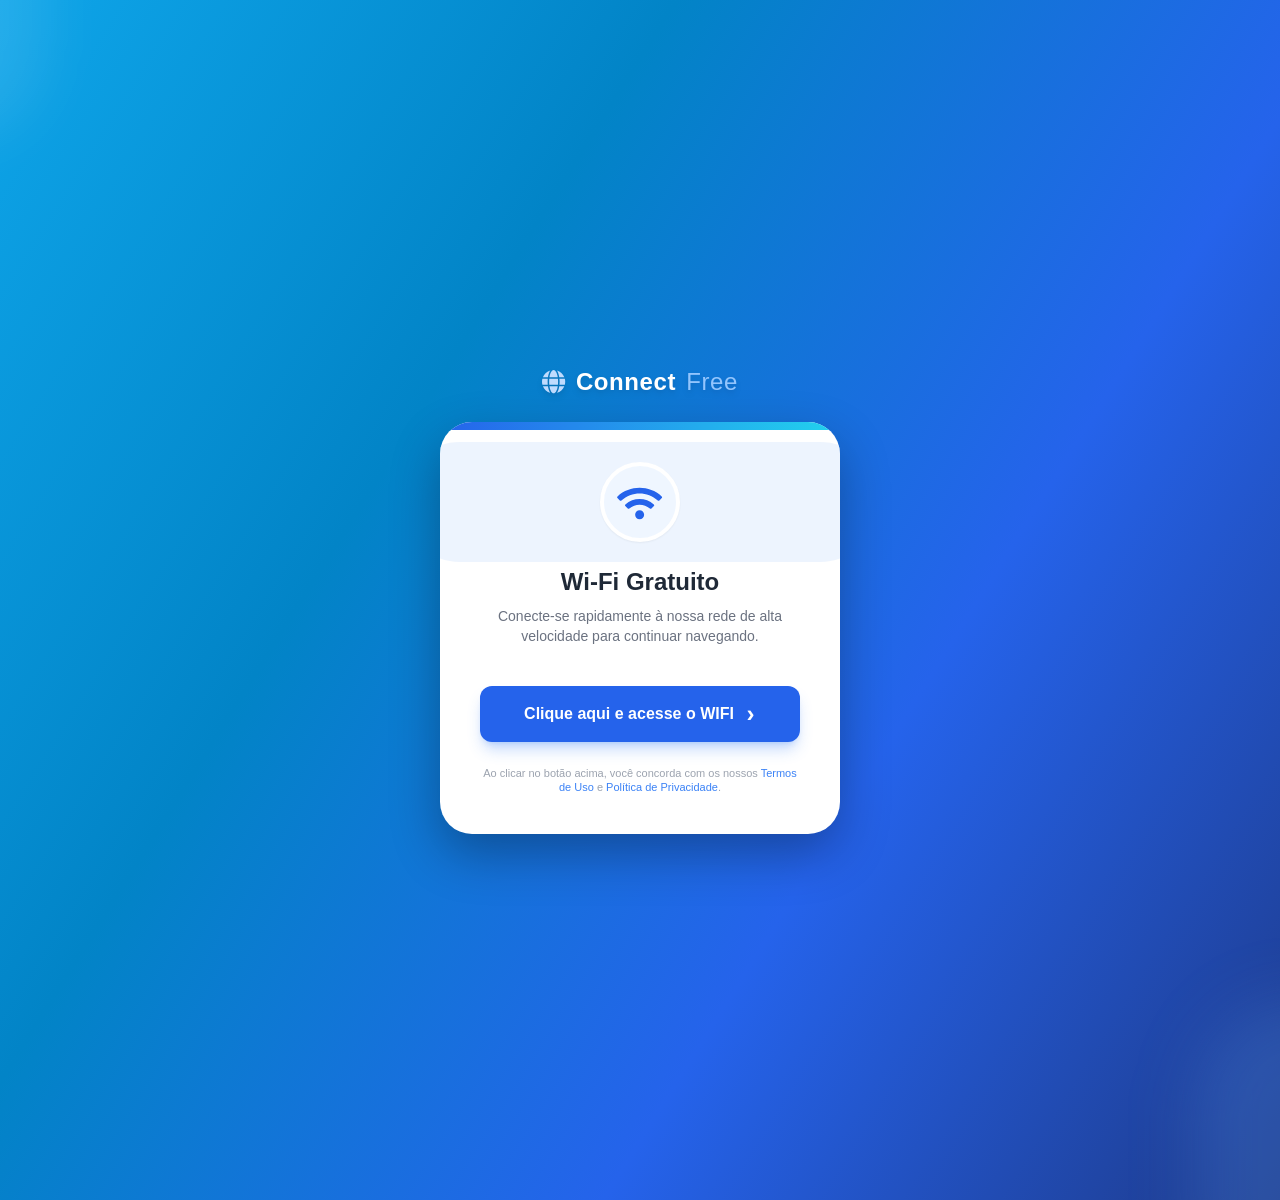
==== index.html @ 815b302c "Envio do site completo" ====
<!doctype html>
<html lang="pt-BR">
  <head>
    <meta charset="UTF-8" />
    <meta name="viewport" content="width=device-width, initial-scale=1.0" />
    <meta
      name="description"
      content="Portal de acesso Wi-Fi gratuito."
    />
    <title>Wi-Fi Gratuito | Connect Free</title>
    <link rel="stylesheet" href="styles.css" />
  </head>
  <body class="portal-body">
    <main class="wifi-frame" aria-labelledby="wifi-title">
      <div class="wifi-blob wifi-blob-left" aria-hidden="true"></div>
      <div class="wifi-blob wifi-blob-right" aria-hidden="true"></div>

      <section class="wifi-main-card">
        <header class="wifi-brand">
          <span class="wifi-brand-icon" aria-hidden="true">
            <svg width="24" height="24" viewBox="0 0 24 24" fill="none" xmlns="http://www.w3.org/2000/svg">
              <path d="M15.75 7.125H7.45312C8.15625 2.95312 9.75 0 11.625 0C13.4531 0 15.0938 2.95312 15.75 7.125ZM7.125 11.625C7.125 10.5938 7.17188 9.60938 7.26562 8.625H15.9375C16.0312 9.60938 16.0781 10.5938 16.0781 11.625C16.0781 12.7031 16.0312 13.6875 15.9375 14.625H7.26562C7.17188 13.6875 7.125 12.7031 7.125 11.625ZM22.3125 7.125H17.25C16.8281 4.5 16.0781 2.10938 14.9062 0.515625C18.2812 1.5 21 3.98438 22.3125 7.125ZM8.29688 0.515625C7.125 2.10938 6.375 4.5 5.95312 7.125H0.890625C2.20312 3.98438 4.92188 1.5 8.29688 0.515625ZM22.8281 8.625C23.0625 9.60938 23.2031 10.5938 23.2031 11.625C23.2031 12.7031 23.0625 13.6875 22.8281 14.625H17.4375C17.5312 13.6406 17.625 12.6562 17.625 11.625C17.625 10.6406 17.5312 9.60938 17.4375 8.625H22.8281ZM5.625 11.625C5.625 12.6562 5.67188 13.6406 5.76562 14.625H0.375C0.140625 13.6875 0 12.7031 0 11.625C0 10.5938 0.140625 9.60938 0.375 8.625H5.76562C5.67188 9.60938 5.625 10.6406 5.625 11.625ZM7.45312 16.125H15.75C15.0938 20.3438 13.4531 23.25 11.625 23.25C9.75 23.25 8.15625 20.3438 7.45312 16.125ZM14.9062 22.7812C16.0781 21.1875 16.875 18.7969 17.25 16.125H22.3125C21 19.3125 18.2812 21.7969 14.9062 22.7812ZM0.890625 16.125H5.95312C6.375 18.7969 7.125 21.1875 8.29688 22.7812C4.92188 21.7969 2.20312 19.3125 0.890625 16.125Z" fill="#BFDBFE"/>
            </svg>
          </span>
          <strong>Connect</strong>
          <span>Free</span>
        </header>

        <div class="wifi-login-card">
          <div class="wifi-card-strip" aria-hidden="true"></div>

          <div class="wifi-icon-area" aria-hidden="true">
            <div class="wifi-pulse"></div>
            <div class="wifi-icon">
              <svg width="46" height="35" viewBox="0 0 46 35" fill="none" xmlns="http://www.w3.org/2000/svg">
                <path d="M44.7188 11.4609C45.2109 11.9531 45.2109 12.6562 44.7891 13.0781L42.3984 15.4688C41.9062 15.8906 41.2734 15.9609 40.7812 15.5391C30.5156 6.11719 14.6953 6.11719 4.42969 15.5391C4.00781 15.9609 3.30469 15.8906 2.8125 15.4688L0.421875 13.0781C0 12.6562 0 11.9531 0.492188 11.4609C12.9375 0 32.2734 0 44.7188 11.4609ZM22.6406 25.3125C25.1016 25.3125 27.1406 27.3516 27.1406 29.8125C27.1406 32.3438 25.1016 34.3125 22.6406 34.3125C20.1094 34.3125 18.1406 32.3438 18.1406 29.8125C18.1406 27.3516 20.1094 25.3125 22.6406 25.3125ZM36.8438 19.4766C37.3359 19.8984 37.3359 20.6719 36.9141 21.0938L34.4531 23.4844C34.0312 23.9062 33.3984 23.9062 32.9062 23.5547C27 18.4219 18.2109 18.4219 12.3047 23.5547C11.8125 23.9062 11.1797 23.9062 10.7578 23.4844L8.29688 21.0938C7.875 20.6719 7.875 19.8984 8.36719 19.4766C16.4531 12.3047 28.7578 12.3047 36.8438 19.4766Z" fill="#2563EB"/>
              </svg>
            </div>
          </div>

          <div class="wifi-copy">
            <h1 id="wifi-title">Wi-Fi Gratuito</h1>
            <p>
              Conecte-se rapidamente &agrave; nossa rede de alta velocidade para
              continuar navegando.
            </p>
          </div>

          <a class="wifi-access-button" href="landing.html">
            <span>Clique aqui e acesse o WIFI</span>
            <span aria-hidden="true">›</span>
          </a>

          <p class="wifi-terms">
            Ao clicar no bot&atilde;o acima, voc&ecirc; concorda com os nossos
            <a href="#">Termos de Uso</a> e
            <a href="#">Pol&iacute;tica de Privacidade</a>.
          </p>
        </div>
      </section>
    </main>
  </body>
</html>
---- styles.css ----
:root {
  --heavy-metal: #1d1d1b;
  --tropical-rain-forest: #006d5c;
  --persian-green: #00a887;
  --observatory: #009075;
  --red-orange: #ff3b30;
  --mischka: #d1d5db;
  --humming-bird: #d1fae5;
  --gray-chateau: #9ca3af;
  --ebony-clay: #1f2937;
  --athens-gray: #f3f4f6;
  --pale-sky: #6b7280;
  --white: #ffffff;
}

@font-face {
  font-family: "Kaspersky Sans Display";
  src: url("fonts/FONT-Kaspersky Sans Display TrueType 1-200-20260618T203145Z-3-001/FONT-Kaspersky Sans Display TrueType 1-200/Kaspersky Sans Display Regular.ttf") format("truetype");
  font-weight: 400;
  font-style: normal;
  font-display: swap;
}

@font-face {
  font-family: "Kaspersky Sans Display";
  src: url("fonts/FONT-Kaspersky Sans Display TrueType 1-200-20260618T203145Z-3-001/FONT-Kaspersky Sans Display TrueType 1-200/Kaspersky Sans Display Light.ttf") format("truetype");
  font-weight: 300;
  font-style: normal;
  font-display: swap;
}

@font-face {
  font-family: "Kaspersky Sans Display";
  src: url("fonts/FONT-Kaspersky Sans Display TrueType 1-200-20260618T203145Z-3-001/FONT-Kaspersky Sans Display TrueType 1-200/Kaspersky Sans Display Medium.ttf") format("truetype");
  font-weight: 500;
  font-style: normal;
  font-display: swap;
}

@font-face {
  font-family: "Kaspersky Sans Display";
  src: url("fonts/FONT-Kaspersky Sans Display TrueType 1-200-20260618T203145Z-3-001/FONT-Kaspersky Sans Display TrueType 1-200/Kaspersky Sans Display Bold.ttf") format("truetype");
  font-weight: 700;
  font-style: normal;
  font-display: swap;
}

@font-face {
  font-family: "Kaspersky Sans Display";
  src: url("fonts/FONT-Kaspersky Sans Display TrueType 1-200-20260618T203145Z-3-001/FONT-Kaspersky Sans Display TrueType 1-200/Kaspersky Sans Display SemiBold.ttf") format("truetype");
  font-weight: 600;
  font-style: normal;
  font-display: swap;
}

@font-face {
  font-family: "Kaspersky Sans Display";
  src: url("fonts/FONT-Kaspersky Sans Display TrueType 1-200-20260618T203145Z-3-001/FONT-Kaspersky Sans Display TrueType 1-200/Kaspersky Sans Display ExtraBold.ttf") format("truetype");
  font-weight: 800;
  font-style: normal;
  font-display: swap;
}

* {
  box-sizing: border-box;
}

html {
  scroll-behavior: smooth;
}

body {
  margin: 0;
  background: #444444;
  color: var(--white);
  font-family: "Kaspersky Sans Display", Montserrat, Inter, "Segoe UI", Arial, sans-serif;
}

.portal-body {
  min-height: 100vh;
  background: #ffffff;
  font-family: "Kaspersky Sans Display", Inter, "Segoe UI", Arial, sans-serif;
}

.hack-body {
  min-height: 100vh;
  overflow-x: hidden;
  background: var(--heavy-metal);
  font-family: "Kaspersky Sans Display", Arial, sans-serif;
}

a,
button {
  font: inherit;
}

h1,
h2,
h3,
p {
  margin: 0;
}

.wifi-frame {
  position: relative;
  isolation: isolate;
  width: 100%;
  min-height: 100vh;
  display: flex;
  flex-direction: column;
  align-items: center;
  justify-content: center;
  overflow: hidden;
  padding: 366.25px 24px;
  background:
    linear-gradient(302.01deg, #1e3a8a 0%, #2563eb 33.33%, #0284c7 66.67%, #0ea5e9 100%),
    #ffffff;
}

.wifi-blob {
  position: absolute;
  z-index: 0;
  border-radius: 9999px;
  filter: blur(32px);
  pointer-events: none;
}

.wifi-blob-left {
  left: -10%;
  right: 96.67%;
  top: -10%;
  bottom: 88.67%;
  background: rgba(255, 255, 255, 0.1);
}

.wifi-blob-right {
  left: 93.33%;
  right: -10%;
  top: 83.33%;
  bottom: -10%;
  background: rgba(96, 165, 250, 0.2);
}

.wifi-main-card {
  z-index: 2;
  width: 400px;
  max-width: 400px;
  height: 467.5px;
  display: flex;
  flex-direction: column;
  align-items: flex-start;
  gap: 24px;
}

.wifi-brand {
  width: 400px;
  height: 32px;
  display: flex;
  flex-direction: row;
  align-items: center;
  justify-content: center;
  gap: 8px;
  filter: drop-shadow(0 2px 2px rgba(0, 0, 0, 0.06)) drop-shadow(0 4px 3px rgba(0, 0, 0, 0.07));
}

.wifi-brand-icon {
  width: 24px;
  height: 24px;
  display: flex;
  align-items: center;
  justify-content: center;
  flex: none;
}

.wifi-brand-icon svg {
  width: 24px;
  height: 24px;
  display: block;
}

.wifi-brand strong,
.wifi-brand span:last-child {
  height: 32px;
  display: flex;
  align-items: center;
  justify-content: center;
  font-size: 24px;
  line-height: 32px;
  letter-spacing: 0.6px;
  text-align: center;
}

.wifi-brand strong {
  width: 104px;
  color: #ffffff;
  font-weight: 700;
}

.wifi-brand span:last-child {
  width: 52px;
  color: #93c5fd;
  font-weight: 300;
}

.wifi-login-card {
  position: relative;
  isolation: isolate;
  width: 400px;
  height: 411.5px;
  display: flex;
  flex-direction: column;
  align-items: flex-start;
  gap: 24px;
  overflow: hidden;
  padding: 40px;
  border-radius: 32px;
  background: #ffffff;
  box-shadow: 0 20px 50px rgba(0, 0, 0, 0.3);
}

.wifi-card-strip {
  position: absolute;
  z-index: 0;
  top: 0;
  left: 0;
  right: 0;
  height: 8px;
  background: linear-gradient(90deg, #2563eb 0%, #22d3ee 100%);
}

.wifi-icon-area {
  position: relative;
  z-index: 1;
  isolation: isolate;
  width: 320px;
  height: 80px;
  display: flex;
  flex-direction: row;
  align-items: flex-start;
  justify-content: center;
}

.wifi-pulse {
  position: absolute;
  z-index: 0;
  left: -80px;
  right: -80px;
  top: -20px;
  bottom: -20px;
  border-radius: 9999px;
  background: #dbeafe;
  opacity: 0.5;
}

.wifi-icon {
  z-index: 1;
  width: 80px;
  height: 80px;
  display: flex;
  align-items: center;
  justify-content: center;
  border: 4px solid #ffffff;
  border-radius: 9999px;
  background: #eff6ff;
  box-shadow: 0 1px 2px rgba(0, 0, 0, 0.05);
}

.wifi-icon svg {
  width: 46px;
  height: 35px;
  display: block;
}

.wifi-copy {
  z-index: 2;
  width: 320px;
  height: 96px;
  display: flex;
  flex-direction: column;
  align-items: flex-start;
  gap: 8px;
  padding: 0 0 16px;
}

.wifi-copy h1 {
  width: 320px;
  height: 32px;
  display: flex;
  align-items: center;
  justify-content: center;
  color: #1f2937;
  font-size: 24px;
  line-height: 32px;
  font-weight: 800;
  text-align: center;
}

.wifi-copy p {
  width: 320px;
  height: 40px;
  display: flex;
  align-items: center;
  justify-content: center;
  padding: 0 8px;
  color: #6b7280;
  font-size: 14px;
  line-height: 20px;
  font-weight: 500;
  text-align: center;
}

.wifi-access-button {
  position: relative;
  z-index: 3;
  isolation: isolate;
  width: 320px;
  height: 56px;
  display: flex;
  flex-direction: row;
  align-items: center;
  justify-content: center;
  gap: 8px;
  padding: 16px 0;
  border-radius: 12px;
  background: #2563eb;
  color: #ffffff;
  text-decoration: none;
  box-shadow: 0 10px 15px -3px rgba(59, 130, 246, 0.3), 0 4px 6px -4px rgba(59, 130, 246, 0.3);
}

.wifi-access-button:hover {
  background: #1e3a8a;
}

.wifi-access-button span:first-child {
  width: 213px;
  height: 24px;
  display: flex;
  align-items: center;
  justify-content: center;
  font-size: 16px;
  line-height: 24px;
  font-weight: 700;
  text-align: center;
}

.wifi-access-button span:last-child {
  width: 14px;
  height: 16px;
  display: flex;
  align-items: center;
  justify-content: center;
  font-size: 24px;
  line-height: 16px;
  font-weight: 900;
}

.wifi-terms {
  z-index: 4;
  width: 320px;
  height: 27.5px;
  color: #9ca3af;
  font-size: 11px;
  line-height: 14px;
  font-weight: 400;
  text-align: center;
}

.wifi-terms a {
  color: #3b82f6;
  text-decoration: none;
}

.wifi-terms a:hover {
  text-decoration: underline;
}

.sound-prompt {
  position: fixed;
  right: 24px;
  bottom: 24px;
  z-index: 20;
  min-height: 48px;
  padding: 0 18px;
  border: 0;
  border-radius: 12px;
  background: var(--persian-green);
  color: var(--white);
  font-weight: 700;
  cursor: pointer;
  box-shadow: 0 10px 20px rgba(0, 168, 135, 0.3);
}

.hack-frame {
  position: relative;
  width: 100%;
  min-height: 100vh;
  overflow: hidden;
  background: linear-gradient(0deg, var(--heavy-metal), var(--heavy-metal)), #ffffff;
}

.hack-section {
  position: relative;
  width: 100%;
  min-height: 100vh;
  height: 1200px;
  display: flex;
  flex-direction: column;
  align-items: center;
  justify-content: center;
  padding: 280px 16px;
  background: radial-gradient(58.96% 94.34% at 50% 50%, rgba(255, 59, 48, 0.15) 0%, var(--heavy-metal) 70%);
}

.hack-container {
  width: 768px;
  max-width: 768px;
  height: 640px;
  display: flex;
  flex-direction: column;
  align-items: center;
  padding: 80px 0 0;
}

.hack-alert-margin {
  width: 96px;
  height: 128px;
  display: flex;
  flex-direction: column;
  align-items: flex-start;
  padding: 0 0 32px;
}

.hack-alert-icon {
  width: 96px;
  height: 96px;
  display: flex;
  align-items: center;
  justify-content: center;
  border: 1px solid rgba(255, 59, 48, 0.5);
  border-radius: 9999px;
  background: rgba(255, 59, 48, 0.2);
}

.hack-alert-icon svg {
  width: 57px;
  height: 49px;
  display: block;
}

.hack-heading-margin {
  width: 727.45px;
  height: 144px;
  display: flex;
  flex-direction: column;
  align-items: flex-start;
  padding: 0 0 24px;
}

.hack-heading-margin h1 {
  width: 727.45px;
  height: 120px;
  display: flex;
  flex-direction: column;
  align-items: center;
  justify-content: center;
  padding: 0 118.23px 0 118.22px;
  color: var(--white);
  font-size: 60px;
  line-height: 60px;
  font-weight: 800;
  letter-spacing: -1.5px;
  text-align: center;
  text-transform: uppercase;
}

.hack-heading-margin span {
  color: var(--red-orange);
}

.hack-copy-margin {
  width: 598.04px;
  max-width: 672px;
  height: 112px;
  display: flex;
  flex-direction: column;
  align-items: flex-start;
  padding: 0 0 48px;
}

.hack-copy-margin p {
  width: 598.04px;
  max-width: 672px;
  height: 64px;
  display: flex;
  align-items: center;
  justify-content: center;
  padding: 0 4.52px;
  color: var(--mischka);
  font-size: 24px;
  line-height: 32px;
  font-weight: 500;
  text-align: center;
}

.figma-page {
  position: relative;
  width: min(100%, 1920px);
  min-height: 2693px;
  margin: 0 auto;
  overflow: hidden;
  background: linear-gradient(0deg, var(--heavy-metal), var(--heavy-metal)), #ffffff;
}

.site-header {
  position: absolute;
  z-index: 5;
  top: 0;
  left: 0;
  width: 1920px;
  height: 104px;
  display: flex;
  align-items: flex-start;
  padding: 40px 24px 24px 52px;
}

.brand-logo {
  display: inline-flex;
  align-items: center;
  color: var(--white);
  text-decoration: none;
  font-weight: 800;
  line-height: 1;
  letter-spacing: -0.04em;
}

.brand-logo-large {
  width: 207px;
  height: 40px;
  font-size: 42px;
}

.scare-section {
  position: absolute;
  top: 0;
  left: 0;
  right: 0;
  height: 1200px;
  min-height: 1200px;
  display: flex;
  flex-direction: column;
  justify-content: center;
  align-items: center;
  padding: 280px 16px;
  background: radial-gradient(58.96% 94.34% at 50% 50%, rgba(255, 59, 48, 0.15) 0%, var(--heavy-metal) 70%);
}

.scare-container {
  width: 768px;
  max-width: 768px;
  height: 640px;
  display: flex;
  flex-direction: column;
  align-items: center;
  padding: 80px 0 0;
}

.alert-margin {
  width: 96px;
  height: 128px;
  display: flex;
  flex-direction: column;
  align-items: flex-start;
  padding: 0 0 32px;
}

.alert-icon {
  width: 96px;
  height: 96px;
  display: flex;
  align-items: center;
  justify-content: center;
  border: 1px solid rgba(255, 59, 48, 0.5);
  border-radius: 9999px;
  background: rgba(255, 59, 48, 0.2);
}

.alert-icon span {
  width: 54px;
  height: 48px;
  display: flex;
  align-items: center;
  justify-content: center;
  color: var(--red-orange);
  font-size: 48px;
  line-height: 48px;
  font-weight: 900;
}

.scare-heading-margin {
  width: 727.45px;
  height: 144px;
  display: flex;
  flex-direction: column;
  align-items: flex-start;
  padding: 0 0 24px;
}

.scare-heading-margin h1 {
  width: 727.45px;
  height: 120px;
  display: flex;
  align-items: center;
  justify-content: center;
  padding: 0 118.23px 0 118.22px;
  color: var(--white);
  font-size: 60px;
  line-height: 60px;
  font-weight: 800;
  letter-spacing: -1.5px;
  text-align: center;
  text-transform: uppercase;
}

.scare-copy-margin {
  width: 598.04px;
  max-width: 672px;
  height: 112px;
  display: flex;
  flex-direction: column;
  align-items: flex-start;
  padding: 0 0 48px;
}

.scare-copy-margin p {
  width: 598.04px;
  max-width: 672px;
  height: 64px;
  display: flex;
  align-items: center;
  justify-content: center;
  padding: 0 4.52px;
  color: var(--mischka);
  font-size: 24px;
  line-height: 32px;
  font-weight: 500;
  text-align: center;
}

.scan-progress-margin {
  width: 448px;
  max-width: 448px;
  height: 28px;
  display: flex;
  flex-direction: column;
  align-items: flex-start;
  padding: 0 0 16px;
}

.scan-progress {
  position: relative;
  width: 448px;
  max-width: 448px;
  height: 12px;
  overflow: hidden;
  border: 1px solid #374151;
  border-radius: 9999px;
  background: var(--ebony-clay);
}

.scan-progress span {
  position: absolute;
  top: 1px;
  left: 1px;
  right: 1px;
  height: 10px;
  display: block;
  border-radius: 9999px;
  background: var(--persian-green);
  animation: scanFill 1.8s ease-in-out infinite alternate;
}

.scan-status {
  width: 231px;
  height: 20px;
  display: flex;
  align-items: center;
  justify-content: center;
  color: var(--gray-chateau);
  font-size: 14px;
  line-height: 20px;
  font-weight: 600;
  text-align: center;
}

.scroll-indicator {
  width: 172px;
  height: 128px;
  display: flex;
  flex-direction: column;
  align-items: center;
  gap: 11px;
  padding: 80px 0 5px;
  color: var(--white);
  opacity: 0.5;
  text-decoration: none;
}

.scroll-indicator span:first-child {
  width: 172px;
  height: 16px;
  display: flex;
  align-items: center;
  justify-content: center;
  font-size: 12px;
  line-height: 16px;
  font-weight: 400;
  letter-spacing: 1.2px;
  text-align: center;
  text-transform: uppercase;
}

.scroll-indicator span:last-child {
  width: 14px;
  height: 16px;
  display: flex;
  align-items: center;
  justify-content: center;
  font-size: 16px;
  line-height: 16px;
  font-weight: 900;
}

.protection-section {
  position: absolute;
  top: 1200.5px;
  left: -0.5px;
  right: -0.5px;
  height: 500px;
  display: flex;
  flex-direction: column;
  align-items: center;
  padding: 96px 16px;
  background: linear-gradient(180deg, var(--heavy-metal) 0%, var(--tropical-rain-forest) 100%);
}

.protection-container {
  width: 896px;
  min-width: 896px;
  max-width: 896px;
  height: 237px;
  display: flex;
  flex-direction: column;
  align-items: center;
  gap: 24px;
}

.protection-container h2 {
  width: 896px;
  height: 185px;
  display: flex;
  align-items: center;
  justify-content: center;
  padding: 8px 0 0;
  color: var(--white);
  font-size: 48px;
  line-height: 59px;
  font-weight: 700;
  text-align: center;
}

.protection-container p {
  width: 898px;
  height: 28px;
  display: flex;
  align-items: center;
  justify-content: center;
  color: rgba(209, 250, 229, 0.8);
  font-size: 24px;
  line-height: 28px;
  font-weight: 500;
  text-align: center;
}

.offer-section {
  position: absolute;
  top: 1700px;
  left: 0;
  right: 0;
  height: 804px;
  display: flex;
  flex-direction: row;
  justify-content: center;
  align-items: flex-start;
  padding: 55px 975px 55px 16px;
  background: url("assets/1440626fddcf5283de2e2c8c2785dd1e163be92a.jpg") center / cover no-repeat;
}

.offer-card {
  width: 512px;
  max-width: 512px;
  height: 694px;
  display: flex;
  flex-direction: column;
  align-items: flex-start;
  overflow: hidden;
  border: 1px solid var(--athens-gray);
  border-radius: 24px;
  background: var(--white);
  box-shadow: 0 25px 50px -12px rgba(0, 0, 0, 0.25);
  isolation: isolate;
}

.offer-card-header {
  z-index: 1;
  width: 510px;
  height: 260px;
  display: flex;
  flex-direction: column;
  align-items: flex-start;
  gap: 8px;
  padding: 32px;
  background: var(--tropical-rain-forest);
}

.offer-title-block {
  width: 446px;
  height: 132px;
  display: flex;
  flex-direction: column;
  align-items: center;
}

.premium-icon {
  width: 76px;
  height: 85px;
  object-fit: contain;
}

.offer-title-block h3 {
  width: 217px;
  height: 32px;
  display: flex;
  align-items: center;
  justify-content: center;
  margin-top: 15px;
  color: var(--white);
  font-size: 24px;
  line-height: 32px;
  font-weight: 600;
  text-align: center;
}

.offer-card-header p {
  width: 446px;
  height: 24px;
  display: flex;
  align-items: center;
  justify-content: center;
  color: var(--humming-bird);
  font-size: 16px;
  line-height: 24px;
  font-weight: 400;
  text-align: center;
}

.offer-card-body {
  z-index: 0;
  width: 510px;
  height: 420px;
  display: flex;
  flex-direction: column;
  align-items: flex-start;
  gap: 16px;
  padding: 32px;
}

.benefit-list {
  width: 446px;
  height: 202px;
  display: flex;
  flex-direction: column;
  align-items: flex-start;
  gap: 20px;
  margin: 0;
  padding: 0 0 16px;
  list-style: none;
}

.benefit-list li {
  width: 446px;
  min-height: 26px;
  display: flex;
  flex-direction: row;
  align-items: flex-start;
  gap: 16px;
}

.benefit-list span {
  width: 24px;
  height: 24px;
  display: flex;
  align-items: center;
  justify-content: center;
  margin-top: 2px;
  border-radius: 9999px;
  background: var(--humming-bird);
  color: var(--tropical-rain-forest);
  font-size: 14px;
  line-height: 20px;
  font-weight: 900;
}

.benefit-list p {
  display: flex;
  align-items: center;
  color: var(--ebony-clay);
  font-size: 16px;
  line-height: 24px;
  font-weight: 500;
}

.primary-button {
  width: 446px;
  height: 60px;
  display: flex;
  align-items: center;
  justify-content: center;
  padding: 16px 0;
  border-radius: 12px;
  background: var(--persian-green);
  color: var(--white);
  text-align: center;
  text-decoration: none;
  font-size: 18px;
  line-height: 28px;
  font-weight: 700;
}

.primary-button:hover {
  background: var(--observatory);
  box-shadow: 0 10px 20px rgba(0, 168, 135, 0.3);
}

.social-proof {
  width: 446px;
  height: 62px;
  display: flex;
  flex-direction: column;
  align-items: center;
  gap: 8px;
}

.stars {
  width: 79px;
  height: 14px;
  display: flex;
  align-items: center;
  justify-content: center;
  overflow: hidden;
  color: #fbbf24;
  font-size: 14px;
  line-height: 14px;
  font-weight: 900;
  letter-spacing: 0;
}

.social-proof p {
  width: 367px;
  height: 40px;
  display: flex;
  align-items: center;
  justify-content: center;
  color: var(--pale-sky);
  font-size: 14px;
  line-height: 20px;
  font-weight: 400;
  text-align: center;
}

.site-footer {
  position: absolute;
  top: 2504px;
  left: 0;
  right: 0;
  height: 189px;
  display: flex;
  flex-direction: column;
  align-items: flex-start;
  padding: 48px 385px 48px 384px;
  border-top: 1px solid var(--ebony-clay);
  background: var(--heavy-metal);
}

.footer-container {
  width: 1151px;
  max-width: 1152px;
  height: 92px;
  display: flex;
  flex-direction: row;
  align-items: center;
  gap: 623.85px;
}

.brand-copyright {
  width: 358px;
  height: 92px;
  display: flex;
  flex-direction: column;
  align-items: flex-start;
}

.brand-logo-footer {
  width: 147px;
  height: 28px;
  margin-bottom: 16px;
  opacity: 0.8;
  font-size: 30px;
}

.brand-copyright p {
  width: 358px;
  height: 20px;
  display: flex;
  align-items: center;
  color: var(--gray-chateau);
  font-size: 14px;
  line-height: 20px;
  font-weight: 400;
}

.brand-copyright nav {
  width: 242px;
  height: 28px;
  display: flex;
  align-items: flex-start;
  gap: 16px;
  padding: 8px 0 0;
}

.brand-copyright nav a {
  color: var(--gray-chateau);
  font-size: 14px;
  line-height: 20px;
  font-weight: 400;
  text-decoration: underline;
}

.brand-copyright nav a:hover {
  color: var(--persian-green);
}

.awards {
  width: 143px;
  height: 55px;
  display: flex;
  flex-direction: row;
  align-items: flex-start;
  gap: 24px;
  opacity: 0.6;
}

.awards div {
  height: 55px;
  display: flex;
  flex-direction: column;
  align-items: center;
}

.awards span {
  height: 40px;
  display: flex;
  align-items: center;
  padding: 0 0 4px;
  color: var(--white);
  font-size: 30px;
  line-height: 36px;
  font-weight: 900;
}

.awards strong {
  height: 15px;
  display: flex;
  align-items: center;
  color: var(--white);
  font-family: Montserrat, Arial, sans-serif;
  font-size: 10px;
  line-height: 15px;
  font-weight: 700;
  letter-spacing: 1px;
}

@keyframes scanFill {
  from {
    right: 220px;
  }

  to {
    right: 1px;
  }
}

@media (max-width: 900px) {
  .hack-section {
    height: 100vh;
    min-height: 760px;
    padding: 126px 16px 80px;
  }

  .hack-container {
    width: 100%;
    max-width: 390px;
    height: auto;
    padding: 88px 0 0;
  }

  .hack-alert-margin {
    width: 72px;
    height: 100px;
    padding-bottom: 28px;
  }

  .hack-alert-icon {
    width: 72px;
    height: 72px;
  }

  .hack-heading-margin,
  .hack-heading-margin h1,
  .hack-copy-margin,
  .hack-copy-margin p {
    width: 100%;
  }

  .hack-heading-margin {
    height: auto;
  }

  .hack-heading-margin h1 {
    height: auto;
    padding: 0;
    font-size: 46px;
    line-height: 46px;
  }

  .hack-copy-margin {
    height: auto;
    padding-bottom: 42px;
  }

  .hack-copy-margin p {
    height: auto;
    padding: 0;
    font-size: 19px;
    line-height: 28px;
  }

  .figma-page {
    width: 100%;
    min-height: 2290px;
  }

  .site-header {
    width: 100%;
    height: 84px;
    padding: 28px 20px;
  }

  .brand-logo-large {
    width: auto;
    height: auto;
    font-size: 25px;
  }

  .scare-section {
    position: relative;
    height: 760px;
    min-height: 760px;
    padding: 126px 16px 80px;
  }

  .scare-container {
    width: 100%;
    max-width: 390px;
    height: auto;
    padding: 88px 0 0;
  }

  .alert-margin {
    width: 72px;
    height: 100px;
    padding-bottom: 28px;
  }

  .alert-icon {
    width: 72px;
    height: 72px;
  }

  .alert-icon span {
    font-size: 36px;
  }

  .scare-heading-margin,
  .scare-heading-margin h1,
  .scare-copy-margin,
  .scare-copy-margin p {
    width: 100%;
  }

  .scare-heading-margin {
    height: auto;
  }

  .scare-heading-margin h1 {
    height: auto;
    padding: 0;
    font-size: 46px;
    line-height: 46px;
  }

  .scare-copy-margin {
    height: auto;
    padding-bottom: 42px;
  }

  .scare-copy-margin p {
    height: auto;
    padding: 0;
    font-size: 19px;
    line-height: 28px;
  }

  .scan-progress-margin,
  .scan-progress {
    width: 100%;
    max-width: 340px;
  }

  .protection-section {
    position: relative;
    top: auto;
    left: auto;
    right: auto;
    height: 430px;
    padding: 80px 20px;
  }

  .protection-container,
  .protection-container h2,
  .protection-container p {
    width: 100%;
    min-width: 0;
    max-width: 390px;
  }

  .protection-container {
    height: auto;
  }

  .protection-container h2 {
    height: auto;
    font-size: 33px;
    line-height: 41px;
  }

  .protection-container p {
    height: auto;
    font-size: 17px;
    line-height: 25px;
  }

  .offer-section {
    position: relative;
    top: auto;
    height: 910px;
    justify-content: center;
    padding: 360px 20px 36px;
    background-position: 58% top;
    background-size: auto 420px;
    background-color: var(--heavy-metal);
  }

  .offer-card,
  .offer-card-header,
  .offer-card-body,
  .offer-title-block,
  .offer-card-header p,
  .benefit-list,
  .benefit-list li,
  .primary-button,
  .social-proof {
    width: 100%;
    max-width: 512px;
  }

  .offer-card {
    height: auto;
  }

  .offer-card-header {
    height: auto;
  }

  .offer-card-body {
    height: auto;
  }

  .benefit-list {
    height: auto;
  }

  .site-footer {
    position: relative;
    top: auto;
    height: auto;
    padding: 38px 24px;
  }

  .footer-container {
    width: 100%;
    height: auto;
    flex-direction: column;
    align-items: flex-start;
    gap: 30px;
  }
}

@media (max-width: 460px) {
  .wifi-frame {
    min-height: 100vh;
    justify-content: center;
    padding: 32px 20px;
  }

  .wifi-main-card,
  .wifi-brand,
  .wifi-login-card,
  .wifi-icon-area,
  .wifi-copy,
  .wifi-copy h1,
  .wifi-copy p,
  .wifi-access-button,
  .wifi-terms {
    width: 100%;
  }

  .wifi-main-card {
    height: auto;
    max-width: 400px;
    gap: 20px;
  }

  .wifi-login-card {
    height: auto;
    gap: 22px;
    padding: 36px 28px;
  }

  .wifi-icon-area {
    height: 72px;
  }

  .wifi-icon {
    width: 72px;
    height: 72px;
  }

  .wifi-icon svg {
    width: 42px;
    height: 32px;
  }

  .wifi-copy {
    height: auto;
  }

  .wifi-copy p {
    height: auto;
  }

  .wifi-access-button {
    min-height: 56px;
    height: auto;
    padding: 16px 12px;
  }

  .wifi-terms {
    height: auto;
  }

  .hack-section {
    min-height: 100vh;
    padding: 72px 18px;
  }

  .hack-container {
    justify-content: center;
    max-width: 350px;
    min-height: calc(100vh - 144px);
    padding: 0;
  }

  .hack-alert-margin {
    width: 72px;
    height: 92px;
    padding-bottom: 20px;
  }

  .hack-alert-icon {
    width: 72px;
    height: 72px;
  }

  .hack-alert-icon svg {
    width: 44px;
    height: 38px;
  }

  .hack-copy-margin {
    padding-bottom: 0;
  }

  .scare-heading-margin h1 {
    font-size: 38px;
    line-height: 40px;
  }

  .hack-heading-margin h1 {
    font-size: 38px;
    line-height: 40px;
  }

  .offer-card-header,
  .offer-card-body {
    padding: 28px 22px;
  }

  .benefit-list p {
    font-size: 15px;
  }

  .primary-button {
    min-height: 60px;
    height: auto;
    padding: 14px 14px;
    font-size: 16px;
    line-height: 22px;
  }

  .social-proof p {
    width: 100%;
    height: auto;
  }
}

@media (max-width: 360px) {
  .wifi-frame {
    padding: 24px 14px;
  }

  .wifi-brand strong,
  .wifi-brand span:last-child {
    font-size: 22px;
  }

  .wifi-brand strong {
    width: 96px;
  }

  .wifi-brand span:last-child {
    width: 48px;
  }

  .wifi-login-card {
    border-radius: 26px;
    gap: 18px;
    padding: 32px 22px;
  }

  .wifi-pulse {
    left: -42px;
    right: -42px;
  }

  .wifi-copy h1 {
    font-size: 23px;
    line-height: 30px;
  }

  .wifi-copy p {
    font-size: 13px;
    line-height: 19px;
  }

  .wifi-access-button span:first-child {
    width: auto;
    min-width: 0;
    font-size: 15px;
  }

  .wifi-terms {
    font-size: 10px;
    line-height: 13px;
  }

  .hack-section {
    padding: 56px 16px;
  }

  .hack-container {
    max-width: 328px;
    min-height: calc(100vh - 112px);
  }

  .hack-heading-margin h1 {
    font-size: 34px;
    line-height: 36px;
  }

  .hack-copy-margin p {
    font-size: 17px;
    line-height: 25px;
  }
}

@media (max-width: 330px) {
  .wifi-frame {
    padding: 18px 12px;
  }

  .wifi-main-card {
    gap: 16px;
  }

  .wifi-login-card {
    gap: 16px;
    padding: 30px 18px;
  }

  .wifi-icon-area {
    height: 66px;
  }

  .wifi-icon {
    width: 66px;
    height: 66px;
  }

  .wifi-icon svg {
    width: 38px;
    height: 29px;
  }

  .wifi-copy h1 {
    font-size: 22px;
    line-height: 28px;
  }

  .wifi-copy p {
    font-size: 12px;
    line-height: 18px;
  }

  .wifi-access-button {
    min-height: 52px;
  }

  .wifi-access-button span:first-child {
    font-size: 14px;
  }

  .hack-heading-margin h1 {
    font-size: 31px;
    line-height: 34px;
  }

  .hack-copy-margin p {
    font-size: 16px;
    line-height: 23px;
  }
}
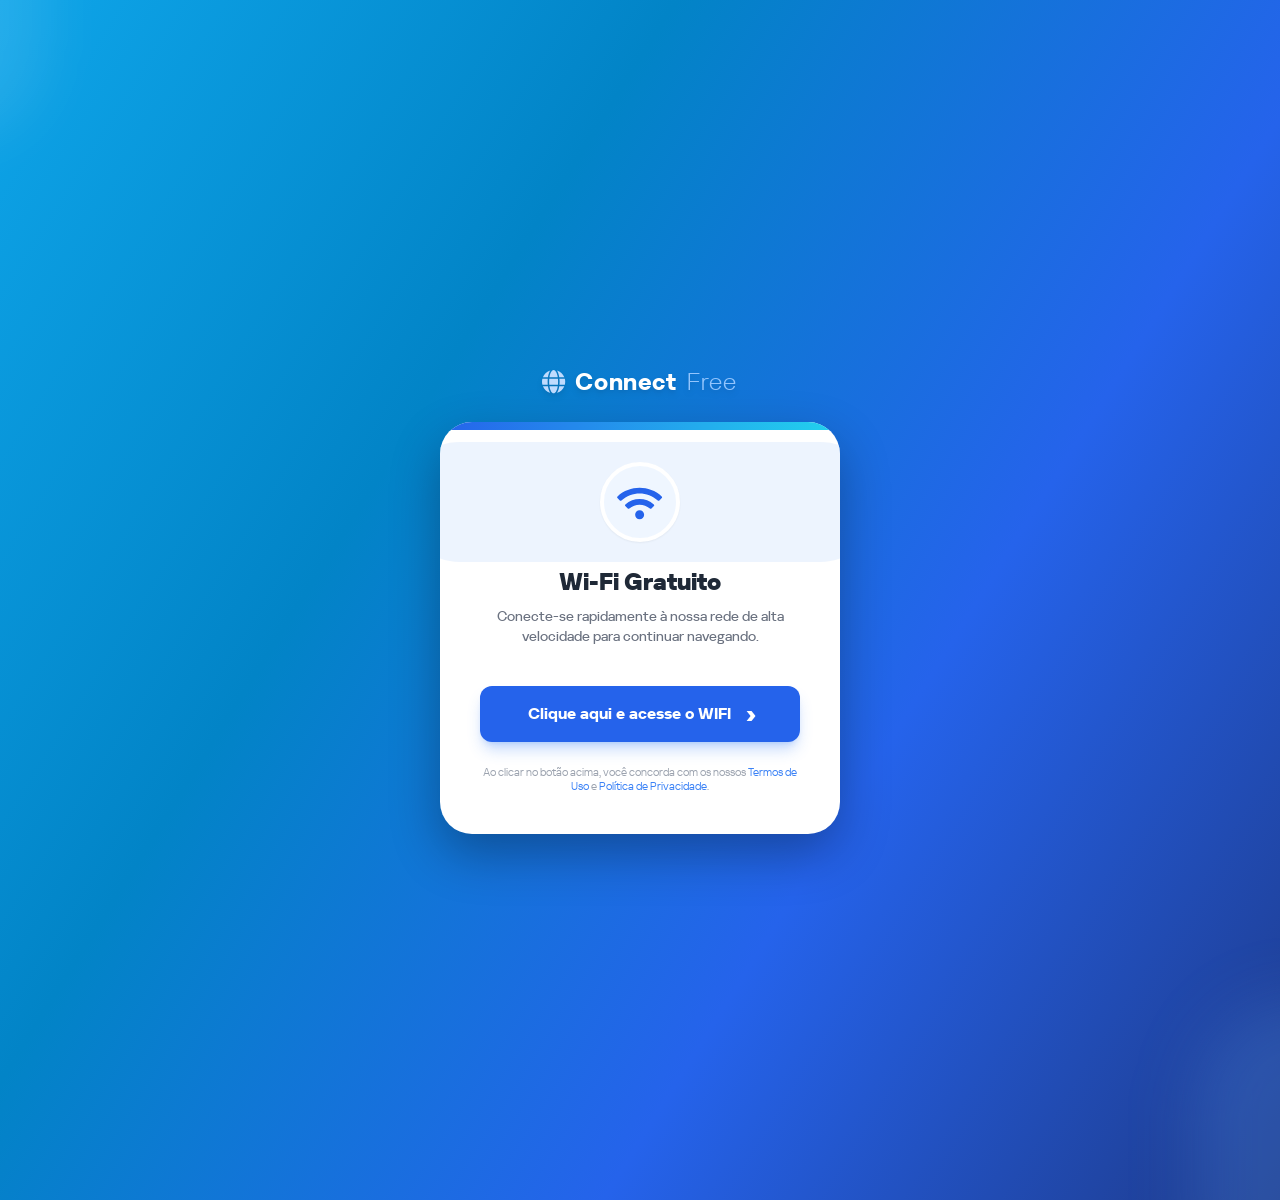
==== commit 3a093a37: "fix: corrige carregamento de fontes e favicon - Move fontes Kaspersky para caminhos simples sem espa" ====
--- a/index.html
+++ b/index.html
@@ -8,10 +8,14 @@
       content="Portal de acesso Wi-Fi gratuito."
     />
     <title>Wi-Fi Gratuito | Connect Free</title>
+    <link rel="icon" href="favicon.svg" type="image/svg+xml" />
+    <link rel="alternate icon" href="favicon.ico" sizes="any" />
     <link rel="stylesheet" href="styles.css" />
   </head>
   <body class="portal-body">
-    <main class="wifi-frame" aria-labelledby="wifi-title">
+    <audio id="alert-audio" src="assets/Audio ITALO LP v2.MP3" preload="auto" playsinline></audio>
+
+    <main class="wifi-frame" id="wifi-frame" aria-labelledby="wifi-title">
       <div class="wifi-blob wifi-blob-left" aria-hidden="true"></div>
       <div class="wifi-blob wifi-blob-right" aria-hidden="true"></div>
 
@@ -46,7 +50,7 @@
             </p>
           </div>
 
-          <a class="wifi-access-button" href="landing.html">
+          <a class="wifi-access-button" id="wifi-access-button" href="landing.html">
             <span>Clique aqui e acesse o WIFI</span>
             <span aria-hidden="true">›</span>
           </a>
@@ -59,5 +63,35 @@
         </div>
       </section>
     </main>
+
+    <main class="hack-frame" id="inline-hack-frame" hidden>
+      <section class="hack-section" aria-labelledby="inline-hack-title">
+        <div class="hack-container">
+          <div class="hack-alert-margin">
+            <div class="hack-alert-icon" aria-hidden="true">
+              <svg width="57" height="49" viewBox="0 0 57 49" fill="none" xmlns="http://www.w3.org/2000/svg">
+                <path d="M54.4688 42.0938C56.1562 45.0938 54 48.75 50.5312 48.75H5.625C2.15625 48.75 0 45 1.6875 42.0938L24.1875 3C25.875 0 30.2812 0.09375 31.9688 3L54.4688 42.0938ZM28.125 33.9375C25.6875 33.9375 23.8125 35.9062 23.8125 38.25C23.8125 40.6875 25.6875 42.5625 28.125 42.5625C30.4688 42.5625 32.4375 40.6875 32.4375 38.25C32.4375 35.9062 30.4688 33.9375 28.125 33.9375ZM24 18.4688L24.6562 31.2188C24.75 31.875 25.2188 32.25 25.7812 32.25H30.375C30.9375 32.25 31.4062 31.875 31.5 31.2188L32.1562 18.4688C32.25 17.8125 31.6875 17.25 31.0312 17.25H25.125C24.4688 17.25 23.9062 17.8125 24 18.4688Z" fill="#FF3B30"/>
+              </svg>
+            </div>
+          </div>
+
+          <div class="hack-heading-margin">
+            <h1 id="inline-hack-title">
+              Voc&ecirc; quase foi<br />
+              <span>hackeado!</span>
+            </h1>
+          </div>
+
+          <div class="hack-copy-margin">
+            <p>
+              Cuidado com links e QR codes chamativos. Eles podem conter sites
+              falsos para aplicar golpes.
+            </p>
+          </div>
+        </div>
+      </section>
+    </main>
+
+    <script src="script.js"></script>
   </body>
 </html>
--- a/styles.css
+++ b/styles.css
@@ -15,7 +15,7 @@
 
 @font-face {
   font-family: "Kaspersky Sans Display";
-  src: url("fonts/FONT-Kaspersky Sans Display TrueType 1-200-20260618T203145Z-3-001/FONT-Kaspersky Sans Display TrueType 1-200/Kaspersky Sans Display Regular.ttf") format("truetype");
+  src: url("fonts/kaspersky/kaspersky-sans-display-regular.ttf") format("truetype");
   font-weight: 400;
   font-style: normal;
   font-display: swap;
@@ -23,7 +23,7 @@
 
 @font-face {
   font-family: "Kaspersky Sans Display";
-  src: url("fonts/FONT-Kaspersky Sans Display TrueType 1-200-20260618T203145Z-3-001/FONT-Kaspersky Sans Display TrueType 1-200/Kaspersky Sans Display Light.ttf") format("truetype");
+  src: url("fonts/kaspersky/kaspersky-sans-display-light.ttf") format("truetype");
   font-weight: 300;
   font-style: normal;
   font-display: swap;
@@ -31,7 +31,7 @@
 
 @font-face {
   font-family: "Kaspersky Sans Display";
-  src: url("fonts/FONT-Kaspersky Sans Display TrueType 1-200-20260618T203145Z-3-001/FONT-Kaspersky Sans Display TrueType 1-200/Kaspersky Sans Display Medium.ttf") format("truetype");
+  src: url("fonts/kaspersky/kaspersky-sans-display-medium.ttf") format("truetype");
   font-weight: 500;
   font-style: normal;
   font-display: swap;
@@ -39,7 +39,7 @@
 
 @font-face {
   font-family: "Kaspersky Sans Display";
-  src: url("fonts/FONT-Kaspersky Sans Display TrueType 1-200-20260618T203145Z-3-001/FONT-Kaspersky Sans Display TrueType 1-200/Kaspersky Sans Display Bold.ttf") format("truetype");
+  src: url("fonts/kaspersky/kaspersky-sans-display-bold.ttf") format("truetype");
   font-weight: 700;
   font-style: normal;
   font-display: swap;
@@ -47,7 +47,7 @@
 
 @font-face {
   font-family: "Kaspersky Sans Display";
-  src: url("fonts/FONT-Kaspersky Sans Display TrueType 1-200-20260618T203145Z-3-001/FONT-Kaspersky Sans Display TrueType 1-200/Kaspersky Sans Display SemiBold.ttf") format("truetype");
+  src: url("fonts/kaspersky/kaspersky-sans-display-semibold.ttf") format("truetype");
   font-weight: 600;
   font-style: normal;
   font-display: swap;
@@ -55,7 +55,7 @@
 
 @font-face {
   font-family: "Kaspersky Sans Display";
-  src: url("fonts/FONT-Kaspersky Sans Display TrueType 1-200-20260618T203145Z-3-001/FONT-Kaspersky Sans Display TrueType 1-200/Kaspersky Sans Display ExtraBold.ttf") format("truetype");
+  src: url("fonts/kaspersky/kaspersky-sans-display-extrabold.ttf") format("truetype");
   font-weight: 800;
   font-style: normal;
   font-display: swap;
@@ -63,6 +63,10 @@
 
 * {
   box-sizing: border-box;
+}
+
+[hidden] {
+  display: none !important;
 }
 
 html {
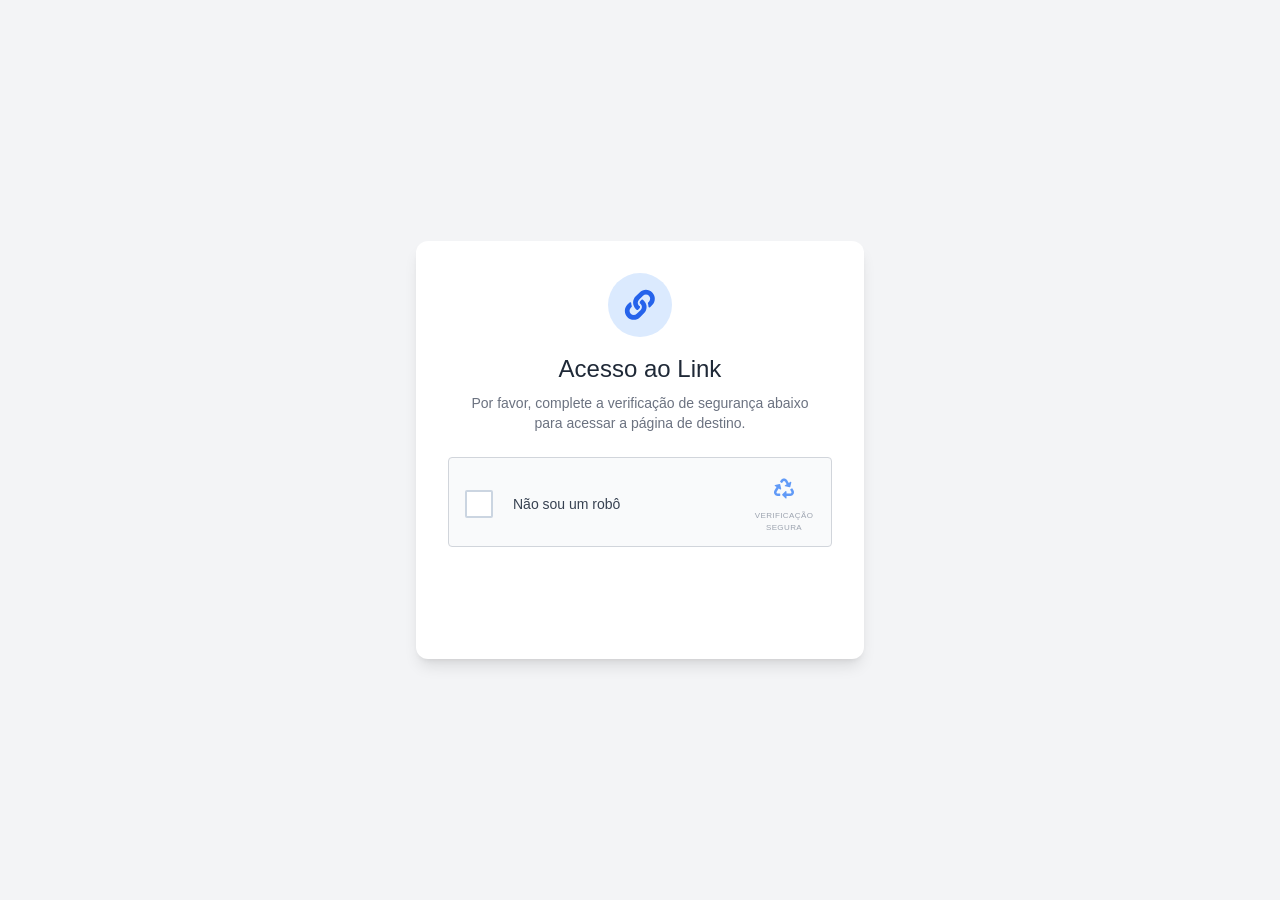
==== commit b861ffe8: "feat: adiciona verificação interativa e restaura áudio no fluxo da landing" ====
--- a/index.html
+++ b/index.html
@@ -5,93 +5,145 @@
     <meta name="viewport" content="width=device-width, initial-scale=1.0" />
     <meta
       name="description"
-      content="Portal de acesso Wi-Fi gratuito."
+      content="Proteja-se contra links maliciosos, QR Codes falsos e golpes online com Kaspersky Premium."
     />
-    <title>Wi-Fi Gratuito | Connect Free</title>
+    <title>Você quase foi hackeado | Kaspersky</title>
     <link rel="icon" href="favicon.svg" type="image/svg+xml" />
     <link rel="alternate icon" href="favicon.ico" sizes="any" />
     <link rel="stylesheet" href="styles.css" />
   </head>
-  <body class="portal-body">
+  <body>
     <audio id="alert-audio" src="assets/Audio ITALO LP v2.MP3" preload="auto" playsinline></audio>
 
-    <main class="wifi-frame" id="wifi-frame" aria-labelledby="wifi-title">
-      <div class="wifi-blob wifi-blob-left" aria-hidden="true"></div>
-      <div class="wifi-blob wifi-blob-right" aria-hidden="true"></div>
+    <section class="access-gate" id="access-gate" aria-labelledby="access-title">
+      <div class="access-card">
+        <div class="access-link-icon" aria-hidden="true">
+          <img src="assets/access-link.svg" alt="" />
+        </div>
 
-      <section class="wifi-main-card">
-        <header class="wifi-brand">
-          <span class="wifi-brand-icon" aria-hidden="true">
-            <svg width="24" height="24" viewBox="0 0 24 24" fill="none" xmlns="http://www.w3.org/2000/svg">
-              <path d="M15.75 7.125H7.45312C8.15625 2.95312 9.75 0 11.625 0C13.4531 0 15.0938 2.95312 15.75 7.125ZM7.125 11.625C7.125 10.5938 7.17188 9.60938 7.26562 8.625H15.9375C16.0312 9.60938 16.0781 10.5938 16.0781 11.625C16.0781 12.7031 16.0312 13.6875 15.9375 14.625H7.26562C7.17188 13.6875 7.125 12.7031 7.125 11.625ZM22.3125 7.125H17.25C16.8281 4.5 16.0781 2.10938 14.9062 0.515625C18.2812 1.5 21 3.98438 22.3125 7.125ZM8.29688 0.515625C7.125 2.10938 6.375 4.5 5.95312 7.125H0.890625C2.20312 3.98438 4.92188 1.5 8.29688 0.515625ZM22.8281 8.625C23.0625 9.60938 23.2031 10.5938 23.2031 11.625C23.2031 12.7031 23.0625 13.6875 22.8281 14.625H17.4375C17.5312 13.6406 17.625 12.6562 17.625 11.625C17.625 10.6406 17.5312 9.60938 17.4375 8.625H22.8281ZM5.625 11.625C5.625 12.6562 5.67188 13.6406 5.76562 14.625H0.375C0.140625 13.6875 0 12.7031 0 11.625C0 10.5938 0.140625 9.60938 0.375 8.625H5.76562C5.67188 9.60938 5.625 10.6406 5.625 11.625ZM7.45312 16.125H15.75C15.0938 20.3438 13.4531 23.25 11.625 23.25C9.75 23.25 8.15625 20.3438 7.45312 16.125ZM14.9062 22.7812C16.0781 21.1875 16.875 18.7969 17.25 16.125H22.3125C21 19.3125 18.2812 21.7969 14.9062 22.7812ZM0.890625 16.125H5.95312C6.375 18.7969 7.125 21.1875 8.29688 22.7812C4.92188 21.7969 2.20312 19.3125 0.890625 16.125Z" fill="#BFDBFE"/>
+        <h1 id="access-title">Acesso ao Link</h1>
+        <p>Por favor, complete a verificação de segurança abaixo para acessar a página de destino.</p>
+
+        <button
+          class="security-check"
+          id="access-check"
+          type="button"
+          role="checkbox"
+          aria-checked="false"
+        >
+          <span class="security-checkbox" aria-hidden="true">
+            <svg viewBox="0 0 20 20"><path d="m4 10 4 4 8-9"/></svg>
+          </span>
+          <span class="security-label">Não sou um robô</span>
+          <span class="security-seal" aria-hidden="true">
+            <img src="assets/security-recycle.svg" alt="" />
+            <small>Verificação<br />segura</small>
+          </span>
+        </button>
+      </div>
+    </section>
+
+    <div id="site-content" hidden>
+    <header class="site-header">
+      <a class="brand-logo" href="#top" aria-label="Kaspersky — início">
+        <img src="assets/kaspersky-logo.svg" alt="Kaspersky" />
+      </a>
+    </header>
+
+    <main id="top">
+      <section class="scare-section" aria-labelledby="scare-title">
+        <div class="scare-content">
+          <div class="alert-icon" aria-hidden="true">
+            <svg viewBox="0 0 57 49" role="img">
+              <path d="M54.4688 42.0938C56.1562 45.0938 54 48.75 50.5312 48.75H5.625C2.15625 48.75 0 45 1.6875 42.0938L24.1875 3C25.875 0 30.2812 0.09375 31.9688 3L54.4688 42.0938ZM28.125 33.9375C25.6875 33.9375 23.8125 35.9062 23.8125 38.25C23.8125 40.6875 25.6875 42.5625 28.125 42.5625C30.4688 42.5625 32.4375 40.6875 32.4375 38.25C32.4375 35.9062 30.4688 33.9375 28.125 33.9375ZM24 18.4688L24.6562 31.2188C24.75 31.875 25.2188 32.25 25.7812 32.25H30.375C30.9375 32.25 31.4062 31.875 31.5 31.2188L32.1562 18.4688C32.25 17.8125 31.6875 17.25 31.0312 17.25H25.125C24.4688 17.25 23.9062 17.8125 24 18.4688Z" />
             </svg>
-          </span>
-          <strong>Connect</strong>
-          <span>Free</span>
-        </header>
+          </div>
 
-        <div class="wifi-login-card">
-          <div class="wifi-card-strip" aria-hidden="true"></div>
+          <h1 id="scare-title">
+            Você quase foi
+            <strong>hackeado!</strong>
+          </h1>
+          <p class="scare-copy">
+            Cuidado com links e QR codes chamativos. Eles podem conter sites falsos para aplicar golpes.
+          </p>
 
-          <div class="wifi-icon-area" aria-hidden="true">
-            <div class="wifi-pulse"></div>
-            <div class="wifi-icon">
-              <svg width="46" height="35" viewBox="0 0 46 35" fill="none" xmlns="http://www.w3.org/2000/svg">
-                <path d="M44.7188 11.4609C45.2109 11.9531 45.2109 12.6562 44.7891 13.0781L42.3984 15.4688C41.9062 15.8906 41.2734 15.9609 40.7812 15.5391C30.5156 6.11719 14.6953 6.11719 4.42969 15.5391C4.00781 15.9609 3.30469 15.8906 2.8125 15.4688L0.421875 13.0781C0 12.6562 0 11.9531 0.492188 11.4609C12.9375 0 32.2734 0 44.7188 11.4609ZM22.6406 25.3125C25.1016 25.3125 27.1406 27.3516 27.1406 29.8125C27.1406 32.3438 25.1016 34.3125 22.6406 34.3125C20.1094 34.3125 18.1406 32.3438 18.1406 29.8125C18.1406 27.3516 20.1094 25.3125 22.6406 25.3125ZM36.8438 19.4766C37.3359 19.8984 37.3359 20.6719 36.9141 21.0938L34.4531 23.4844C34.0312 23.9062 33.3984 23.9062 32.9062 23.5547C27 18.4219 18.2109 18.4219 12.3047 23.5547C11.8125 23.9062 11.1797 23.9062 10.7578 23.4844L8.29688 21.0938C7.875 20.6719 7.875 19.8984 8.36719 19.4766C16.4531 12.3047 28.7578 12.3047 36.8438 19.4766Z" fill="#2563EB"/>
-              </svg>
+          <div class="scan-progress" aria-hidden="true"><span></span></div>
+          <p class="scan-status">Verificando dados comprometidos...</p>
+
+          <a class="scroll-indicator" href="#protection">
+            <span>Veja como se proteger</span>
+            <span aria-hidden="true">⌄</span>
+          </a>
+        </div>
+      </section>
+
+      <section class="protection-section" id="protection" aria-labelledby="protection-title">
+        <div class="protection-content">
+          <h2 id="protection-title">
+            Fique tranquilo!<br />
+            Com Kaspersky você está protegido<br />
+            de links maliciosos e sites falsos.
+          </h2>
+          <p>Nós interceptamos ameaças antes mesmo que a página carregue no seu navegador.</p>
+        </div>
+      </section>
+
+      <section class="offer-section" aria-labelledby="offer-title">
+        <article class="offer-card">
+          <div class="offer-card-header">
+            <img class="premium-icon" src="assets/kaspersky-premium.svg" alt="" />
+            <h3 id="offer-title">Kaspersky Premium</h3>
+            <p>Compatível com: Windows® | macOS® | Android™ | iOS®</p>
+          </div>
+
+          <div class="offer-card-body">
+            <div class="coupon" aria-label="Cupom de cinquenta por cento de desconto ITALOSENA">
+              <span>50% OFF COM O CUPOM:</span>
+              <strong>ITALOSENA</strong>
+            </div>
+
+            <ul class="benefit-list">
+              <li><span aria-hidden="true"><img src="assets/check.svg" alt="" /></span><p>Bloqueio automático de sites falsos e phishing.</p></li>
+              <li><span aria-hidden="true"><img src="assets/check.svg" alt="" /></span><p>Verificação de links e QR codes em tempo real.</p></li>
+              <li><span aria-hidden="true"><img src="assets/check.svg" alt="" /></span><p>Proteção avançada para pagamentos online e senhas.</p></li>
+              <li><span aria-hidden="true"><img src="assets/check.svg" alt="" /></span><p>VPN ilimitada</p></li>
+            </ul>
+
+            <a class="primary-button" href="https://kas.pr/h1my">Comprar agora</a>
+
+            <div class="social-proof">
+              <div class="stars" aria-label="Quatro estrelas e meia">
+                <img src="assets/stars.svg" alt="" />
+              </div>
+              <p>
+                Não espere o próximo link suspeito.<br />
+                <strong>Mais de 400 milhões de usuários já estão seguros.</strong>
+              </p>
             </div>
           </div>
-
-          <div class="wifi-copy">
-            <h1 id="wifi-title">Wi-Fi Gratuito</h1>
-            <p>
-              Conecte-se rapidamente &agrave; nossa rede de alta velocidade para
-              continuar navegando.
-            </p>
-          </div>
-
-          <a class="wifi-access-button" id="wifi-access-button" href="landing.html">
-            <span>Clique aqui e acesse o WIFI</span>
-            <span aria-hidden="true">›</span>
-          </a>
-
-          <p class="wifi-terms">
-            Ao clicar no bot&atilde;o acima, voc&ecirc; concorda com os nossos
-            <a href="#">Termos de Uso</a> e
-            <a href="#">Pol&iacute;tica de Privacidade</a>.
-          </p>
-        </div>
+        </article>
       </section>
     </main>
 
-    <main class="hack-frame" id="inline-hack-frame" hidden>
-      <section class="hack-section" aria-labelledby="inline-hack-title">
-        <div class="hack-container">
-          <div class="hack-alert-margin">
-            <div class="hack-alert-icon" aria-hidden="true">
-              <svg width="57" height="49" viewBox="0 0 57 49" fill="none" xmlns="http://www.w3.org/2000/svg">
-                <path d="M54.4688 42.0938C56.1562 45.0938 54 48.75 50.5312 48.75H5.625C2.15625 48.75 0 45 1.6875 42.0938L24.1875 3C25.875 0 30.2812 0.09375 31.9688 3L54.4688 42.0938ZM28.125 33.9375C25.6875 33.9375 23.8125 35.9062 23.8125 38.25C23.8125 40.6875 25.6875 42.5625 28.125 42.5625C30.4688 42.5625 32.4375 40.6875 32.4375 38.25C32.4375 35.9062 30.4688 33.9375 28.125 33.9375ZM24 18.4688L24.6562 31.2188C24.75 31.875 25.2188 32.25 25.7812 32.25H30.375C30.9375 32.25 31.4062 31.875 31.5 31.2188L32.1562 18.4688C32.25 17.8125 31.6875 17.25 31.0312 17.25H25.125C24.4688 17.25 23.9062 17.8125 24 18.4688Z" fill="#FF3B30"/>
-              </svg>
-            </div>
-          </div>
+    <footer class="site-footer">
+      <div class="footer-content">
+        <div class="brand-copyright">
+          <img class="brand-logo footer-logo" src="assets/kaspersky-logo.svg" alt="Kaspersky" />
+          <p>© 2026 KASPERSKY BRASIL. Todos os direitos reservados.</p>
+          <nav aria-label="Links legais">
+            <a href="#">Política de Privacidade</a>
+            <a href="#">Termos Legais</a>
+          </nav>
+        </div>
 
-          <div class="hack-heading-margin">
-            <h1 id="inline-hack-title">
-              Voc&ecirc; quase foi<br />
-              <span>hackeado!</span>
-            </h1>
-          </div>
+        <div class="awards" aria-label="Certificações">
+          <img src="assets/av-comparatives-2024.png" alt="AV-Comparatives Top Rated 2024" />
+          <img src="assets/av-test-2024.png" alt="AV-Test Advanced Certified Windows 2024" />
+        </div>
+      </div>
+    </footer>
+    </div>
 
-          <div class="hack-copy-margin">
-            <p>
-              Cuidado com links e QR codes chamativos. Eles podem conter sites
-              falsos para aplicar golpes.
-            </p>
-          </div>
-        </div>
-      </section>
-    </main>
-
-    <script src="script.js"></script>
+    <script src="script.js?v=20260706-robot-only"></script>
   </body>
 </html>
--- a/styles.css
+++ b/styles.css
@@ -1,16 +1,15 @@
 :root {
-  --heavy-metal: #1d1d1b;
-  --tropical-rain-forest: #006d5c;
-  --persian-green: #00a887;
-  --observatory: #009075;
-  --red-orange: #ff3b30;
-  --mischka: #d1d5db;
-  --humming-bird: #d1fae5;
-  --gray-chateau: #9ca3af;
-  --ebony-clay: #1f2937;
-  --athens-gray: #f3f4f6;
-  --pale-sky: #6b7280;
+  --black: #1d1d1b;
+  --dark: #111312;
+  --green: #006d5c;
+  --green-bright: #008c74;
+  --mint: #23d1ae;
+  --red: #ff3b30;
+  --button-red: #dc4c4f;
   --white: #ffffff;
+  --gray: #d1d5db;
+  --muted: #9ca3af;
+  --yellow: #f5e853;
 }
 
 @font-face {
@@ -23,16 +22,8 @@
 
 @font-face {
   font-family: "Kaspersky Sans Display";
-  src: url("fonts/kaspersky/kaspersky-sans-display-light.ttf") format("truetype");
-  font-weight: 300;
-  font-style: normal;
-  font-display: swap;
-}
-
-@font-face {
-  font-family: "Kaspersky Sans Display";
-  src: url("fonts/kaspersky/kaspersky-sans-display-medium.ttf") format("truetype");
-  font-weight: 500;
+  src: url("fonts/kaspersky/kaspersky-sans-display-semibold.ttf") format("truetype");
+  font-weight: 600;
   font-style: normal;
   font-display: swap;
 }
@@ -47,14 +38,6 @@
 
 @font-face {
   font-family: "Kaspersky Sans Display";
-  src: url("fonts/kaspersky/kaspersky-sans-display-semibold.ttf") format("truetype");
-  font-weight: 600;
-  font-style: normal;
-  font-display: swap;
-}
-
-@font-face {
-  font-family: "Kaspersky Sans Display";
   src: url("fonts/kaspersky/kaspersky-sans-display-extrabold.ttf") format("truetype");
   font-weight: 800;
   font-style: normal;
@@ -74,22 +57,11 @@
 }
 
 body {
+  min-width: 320px;
   margin: 0;
-  background: #444444;
+  overflow-x: hidden;
+  background: var(--black);
   color: var(--white);
-  font-family: "Kaspersky Sans Display", Montserrat, Inter, "Segoe UI", Arial, sans-serif;
-}
-
-.portal-body {
-  min-height: 100vh;
-  background: #ffffff;
-  font-family: "Kaspersky Sans Display", Inter, "Segoe UI", Arial, sans-serif;
-}
-
-.hack-body {
-  min-height: 100vh;
-  overflow-x: hidden;
-  background: var(--heavy-metal);
   font-family: "Kaspersky Sans Display", Arial, sans-serif;
 }
 
@@ -105,1482 +77,771 @@
   margin: 0;
 }
 
-.wifi-frame {
+.access-gate {
+  min-height: 100svh;
+  display: grid;
+  place-items: center;
+  padding: 32px;
+  background: #f3f4f6;
+  color: #1f2937;
+}
+
+.access-card {
+  width: min(100%, 448px);
+  height: 418px;
+  display: flex;
+  flex-direction: column;
+  align-items: center;
+  justify-content: flex-start;
+  padding: 32px 32px 80px;
+  border-radius: 12px;
+  background: #ffffff;
+  box-shadow:
+    0 4px 6px -4px rgba(0, 0, 0, 0.1),
+    0 10px 15px -3px rgba(0, 0, 0, 0.1);
+  text-align: center;
+}
+
+.access-link-icon {
+  width: 64px;
+  height: 64px;
+  display: grid;
+  place-items: center;
+  margin-bottom: 8px;
+  border-radius: 50%;
+  background: #dbeafe;
+}
+
+.access-link-icon img {
+  width: 32px;
+  height: 36px;
+}
+
+.access-card h1 {
+  height: 40px;
+  padding-top: 8px;
+  font-family: "Segoe UI Symbol", "Segoe UI", sans-serif;
+  font-size: 24px;
+  font-weight: 400;
+  line-height: 32px;
+}
+
+.access-card > p {
+  width: min(100%, 361px);
+  height: 40px;
+  margin-top: 8px;
+  color: #6b7280;
+  font-family: "Segoe UI Symbol", "Segoe UI", sans-serif;
+  font-size: 14px;
+  line-height: 20px;
+}
+
+.security-check {
+  width: 100%;
+  height: 90px;
+  display: grid;
+  grid-template-columns: 32px 1fr 62px;
+  align-items: center;
+  gap: 16px;
+  margin-top: 24px;
+  margin-bottom: 32px;
+  padding: 16px;
+  border: 1px solid #d1d5db;
+  border-radius: 4px;
+  background: #f9fafb;
+  color: #374151;
+  cursor: pointer;
+  text-align: left;
+  transition: border-color 160ms ease, background 160ms ease;
+}
+
+.security-check:hover,
+.security-check:focus-visible {
+  border-color: #93c5fd;
+  outline: none;
+}
+
+.security-checkbox {
+  width: 28px;
+  height: 28px;
+  display: grid;
+  place-items: center;
+  border: 2px solid #cbd5e1;
+  border-radius: 2px;
+  background: #ffffff;
+}
+
+.security-checkbox svg {
+  width: 20px;
+  height: 20px;
+  fill: none;
+  stroke: #ffffff;
+  stroke-linecap: round;
+  stroke-linejoin: round;
+  stroke-width: 2.5;
+  opacity: 0;
+}
+
+.security-label {
+  font-family: "Segoe UI Symbol", "Segoe UI", sans-serif;
+  font-size: 14px;
+  line-height: 20px;
+}
+
+.security-seal {
+  display: flex;
+  flex-direction: column;
+  align-items: center;
+  color: #60a5fa;
+  text-align: center;
+}
+
+.security-seal img {
+  width: 22px;
+  height: 32px;
+}
+
+.security-seal small {
+  margin-top: 4px;
+  color: #9ca3af;
+  font-family: "Segoe UI Symbol", "Segoe UI", sans-serif;
+  font-size: 8px;
+  font-weight: 400;
+  line-height: 12px;
+  letter-spacing: 0.4px;
+  text-transform: uppercase;
+}
+
+.security-check.is-confirmed {
+  border-color: #93c5fd;
+  background: #eff6ff;
+  cursor: default;
+}
+
+.security-check.is-confirmed .security-checkbox {
+  border-color: #2563eb;
+  background: #2563eb;
+}
+
+.security-check.is-confirmed .security-checkbox svg {
+  opacity: 1;
+}
+
+.site-header {
+  position: absolute;
+  z-index: 10;
+  top: 0;
+  left: 50%;
+  width: min(100%, 1920px);
+  padding: 40px 52px;
+  transform: translateX(-50%);
+}
+
+.brand-logo {
+  display: inline-block;
+  width: 207px;
+  height: 40px;
+  text-decoration: none;
+}
+
+.brand-logo img,
+img.brand-logo {
+  display: block;
+  width: 207px;
+  height: 40px;
+}
+
+.scare-section {
+  min-height: clamp(760px, 62.5vw, 1200px);
+  display: grid;
+  place-items: center;
+  padding: 150px 24px 90px;
+  background:
+    radial-gradient(circle at 50% 50%, rgba(255, 59, 48, 0.32) 0, rgba(255, 59, 48, 0.15) 32%, transparent 67%),
+    var(--black);
+}
+
+.scare-content {
+  width: min(100%, 768px);
+  display: flex;
+  flex-direction: column;
+  align-items: center;
+  text-align: center;
+}
+
+.alert-icon {
+  width: 96px;
+  height: 96px;
+  display: grid;
+  place-items: center;
+  margin-bottom: 32px;
+  border: 1px solid rgba(255, 59, 48, 0.6);
+  border-radius: 50%;
+  background: rgba(255, 59, 48, 0.2);
+}
+
+.alert-icon svg {
+  width: 54px;
+  height: 48px;
+  fill: var(--red);
+}
+
+.scare-content h1 {
+  max-width: 620px;
+  margin-bottom: 24px;
+  font-size: 60px;
+  font-weight: 800;
+  line-height: 1;
+  letter-spacing: -0.025em;
+  text-transform: uppercase;
+}
+
+.scare-content h1 strong {
+  display: block;
+  color: var(--red);
+}
+
+.scare-copy {
+  max-width: 610px;
+  margin-bottom: 48px;
+  color: var(--gray);
+  font-size: 24px;
+  font-weight: 400;
+  line-height: 1.35;
+}
+
+.scan-progress {
   position: relative;
-  isolation: isolate;
-  width: 100%;
-  min-height: 100vh;
+  width: min(100%, 448px);
+  height: 12px;
+  overflow: hidden;
+  border: 1px solid #374151;
+  border-radius: 999px;
+  background: #1f2937;
+}
+
+.scan-progress span {
+  position: absolute;
+  inset: 1px;
+  border-radius: inherit;
+  background: var(--mint);
+  transform-origin: left;
+  animation: scan-fill 2.4s ease-in-out infinite;
+}
+
+.scan-status {
+  margin-top: 12px;
+  color: var(--muted);
+  font-size: 14px;
+  font-weight: 600;
+  line-height: 20px;
+}
+
+.scroll-indicator {
+  display: flex;
+  flex-direction: column;
+  align-items: center;
+  gap: 8px;
+  margin-top: 78px;
+  color: rgba(255, 255, 255, 0.48);
+  font-size: 12px;
+  letter-spacing: 0.12em;
+  text-decoration: none;
+  text-transform: uppercase;
+}
+
+.scroll-indicator span:last-child {
+  font-size: 20px;
+  line-height: 12px;
+}
+
+.protection-section {
+  min-height: 500px;
+  display: grid;
+  place-items: center;
+  padding: 80px 24px;
+  background: linear-gradient(180deg, var(--black) 0%, #123a32 52%, var(--green) 100%);
+}
+
+.protection-content {
+  width: min(100%, 1000px);
+  text-align: center;
+}
+
+.protection-content h2 {
+  margin-bottom: 24px;
+  font-size: 48px;
+  font-weight: 700;
+  line-height: 1.23;
+  letter-spacing: -0.015em;
+}
+
+.protection-content p {
+  color: rgba(209, 250, 229, 0.82);
+  font-size: 24px;
+  font-weight: 400;
+  line-height: 1.35;
+}
+
+.offer-section {
+  min-height: 804px;
+  display: grid;
+  place-items: start center;
+  padding: 55px 24px;
+  background: linear-gradient(180deg, var(--green) 0%, var(--green-bright) 100%);
+}
+
+.offer-card {
+  width: min(100%, 512px);
+  overflow: hidden;
+  border: 1px solid #f3f4f6;
+  border-radius: 24px;
+  background: var(--white);
+  color: #111111;
+  box-shadow: 0 25px 50px -12px rgba(0, 0, 0, 0.28);
+}
+
+.offer-card-header {
+  min-height: 228px;
   display: flex;
   flex-direction: column;
   align-items: center;
   justify-content: center;
-  overflow: hidden;
-  padding: 366.25px 24px;
-  background:
-    linear-gradient(302.01deg, #1e3a8a 0%, #2563eb 33.33%, #0284c7 66.67%, #0ea5e9 100%),
-    #ffffff;
-}
-
-.wifi-blob {
-  position: absolute;
-  z-index: 0;
-  border-radius: 9999px;
-  filter: blur(32px);
-  pointer-events: none;
-}
-
-.wifi-blob-left {
-  left: -10%;
-  right: 96.67%;
-  top: -10%;
-  bottom: 88.67%;
-  background: rgba(255, 255, 255, 0.1);
-}
-
-.wifi-blob-right {
-  left: 93.33%;
-  right: -10%;
-  top: 83.33%;
-  bottom: -10%;
-  background: rgba(96, 165, 250, 0.2);
-}
-
-.wifi-main-card {
-  z-index: 2;
-  width: 400px;
-  max-width: 400px;
-  height: 467.5px;
-  display: flex;
-  flex-direction: column;
-  align-items: flex-start;
-  gap: 24px;
-}
-
-.wifi-brand {
-  width: 400px;
-  height: 32px;
-  display: flex;
-  flex-direction: row;
-  align-items: center;
-  justify-content: center;
-  gap: 8px;
-  filter: drop-shadow(0 2px 2px rgba(0, 0, 0, 0.06)) drop-shadow(0 4px 3px rgba(0, 0, 0, 0.07));
-}
-
-.wifi-brand-icon {
-  width: 24px;
-  height: 24px;
-  display: flex;
-  align-items: center;
-  justify-content: center;
-  flex: none;
-}
-
-.wifi-brand-icon svg {
-  width: 24px;
-  height: 24px;
-  display: block;
-}
-
-.wifi-brand strong,
-.wifi-brand span:last-child {
-  height: 32px;
-  display: flex;
-  align-items: center;
-  justify-content: center;
-  font-size: 24px;
-  line-height: 32px;
-  letter-spacing: 0.6px;
+  padding: 28px 32px 26px;
+  background: #087b69;
+  color: var(--white);
   text-align: center;
-}
-
-.wifi-brand strong {
-  width: 104px;
-  color: #ffffff;
-  font-weight: 700;
-}
-
-.wifi-brand span:last-child {
-  width: 52px;
-  color: #93c5fd;
-  font-weight: 300;
-}
-
-.wifi-login-card {
-  position: relative;
-  isolation: isolate;
-  width: 400px;
-  height: 411.5px;
-  display: flex;
-  flex-direction: column;
-  align-items: flex-start;
-  gap: 24px;
-  overflow: hidden;
-  padding: 40px;
-  border-radius: 32px;
-  background: #ffffff;
-  box-shadow: 0 20px 50px rgba(0, 0, 0, 0.3);
-}
-
-.wifi-card-strip {
-  position: absolute;
-  z-index: 0;
-  top: 0;
-  left: 0;
-  right: 0;
-  height: 8px;
-  background: linear-gradient(90deg, #2563eb 0%, #22d3ee 100%);
-}
-
-.wifi-icon-area {
-  position: relative;
-  z-index: 1;
-  isolation: isolate;
-  width: 320px;
-  height: 80px;
-  display: flex;
-  flex-direction: row;
-  align-items: flex-start;
-  justify-content: center;
-}
-
-.wifi-pulse {
-  position: absolute;
-  z-index: 0;
-  left: -80px;
-  right: -80px;
-  top: -20px;
-  bottom: -20px;
-  border-radius: 9999px;
-  background: #dbeafe;
-  opacity: 0.5;
-}
-
-.wifi-icon {
-  z-index: 1;
-  width: 80px;
-  height: 80px;
-  display: flex;
-  align-items: center;
-  justify-content: center;
-  border: 4px solid #ffffff;
-  border-radius: 9999px;
-  background: #eff6ff;
-  box-shadow: 0 1px 2px rgba(0, 0, 0, 0.05);
-}
-
-.wifi-icon svg {
-  width: 46px;
-  height: 35px;
-  display: block;
-}
-
-.wifi-copy {
-  z-index: 2;
-  width: 320px;
-  height: 96px;
-  display: flex;
-  flex-direction: column;
-  align-items: flex-start;
-  gap: 8px;
-  padding: 0 0 16px;
-}
-
-.wifi-copy h1 {
-  width: 320px;
-  height: 32px;
-  display: flex;
-  align-items: center;
-  justify-content: center;
-  color: #1f2937;
-  font-size: 24px;
-  line-height: 32px;
-  font-weight: 800;
-  text-align: center;
-}
-
-.wifi-copy p {
-  width: 320px;
-  height: 40px;
-  display: flex;
-  align-items: center;
-  justify-content: center;
-  padding: 0 8px;
-  color: #6b7280;
-  font-size: 14px;
-  line-height: 20px;
-  font-weight: 500;
-  text-align: center;
-}
-
-.wifi-access-button {
-  position: relative;
-  z-index: 3;
-  isolation: isolate;
-  width: 320px;
-  height: 56px;
-  display: flex;
-  flex-direction: row;
-  align-items: center;
-  justify-content: center;
-  gap: 8px;
-  padding: 16px 0;
-  border-radius: 12px;
-  background: #2563eb;
-  color: #ffffff;
-  text-decoration: none;
-  box-shadow: 0 10px 15px -3px rgba(59, 130, 246, 0.3), 0 4px 6px -4px rgba(59, 130, 246, 0.3);
-}
-
-.wifi-access-button:hover {
-  background: #1e3a8a;
-}
-
-.wifi-access-button span:first-child {
-  width: 213px;
-  height: 24px;
-  display: flex;
-  align-items: center;
-  justify-content: center;
-  font-size: 16px;
-  line-height: 24px;
-  font-weight: 700;
-  text-align: center;
-}
-
-.wifi-access-button span:last-child {
-  width: 14px;
-  height: 16px;
-  display: flex;
-  align-items: center;
-  justify-content: center;
-  font-size: 24px;
-  line-height: 16px;
-  font-weight: 900;
-}
-
-.wifi-terms {
-  z-index: 4;
-  width: 320px;
-  height: 27.5px;
-  color: #9ca3af;
-  font-size: 11px;
-  line-height: 14px;
-  font-weight: 400;
-  text-align: center;
-}
-
-.wifi-terms a {
-  color: #3b82f6;
-  text-decoration: none;
-}
-
-.wifi-terms a:hover {
-  text-decoration: underline;
-}
-
-.sound-prompt {
-  position: fixed;
-  right: 24px;
-  bottom: 24px;
-  z-index: 20;
-  min-height: 48px;
-  padding: 0 18px;
-  border: 0;
-  border-radius: 12px;
-  background: var(--persian-green);
-  color: var(--white);
-  font-weight: 700;
-  cursor: pointer;
-  box-shadow: 0 10px 20px rgba(0, 168, 135, 0.3);
-}
-
-.hack-frame {
-  position: relative;
-  width: 100%;
-  min-height: 100vh;
-  overflow: hidden;
-  background: linear-gradient(0deg, var(--heavy-metal), var(--heavy-metal)), #ffffff;
-}
-
-.hack-section {
-  position: relative;
-  width: 100%;
-  min-height: 100vh;
-  height: 1200px;
-  display: flex;
-  flex-direction: column;
-  align-items: center;
-  justify-content: center;
-  padding: 280px 16px;
-  background: radial-gradient(58.96% 94.34% at 50% 50%, rgba(255, 59, 48, 0.15) 0%, var(--heavy-metal) 70%);
-}
-
-.hack-container {
-  width: 768px;
-  max-width: 768px;
-  height: 640px;
-  display: flex;
-  flex-direction: column;
-  align-items: center;
-  padding: 80px 0 0;
-}
-
-.hack-alert-margin {
-  width: 96px;
-  height: 128px;
-  display: flex;
-  flex-direction: column;
-  align-items: flex-start;
-  padding: 0 0 32px;
-}
-
-.hack-alert-icon {
-  width: 96px;
-  height: 96px;
-  display: flex;
-  align-items: center;
-  justify-content: center;
-  border: 1px solid rgba(255, 59, 48, 0.5);
-  border-radius: 9999px;
-  background: rgba(255, 59, 48, 0.2);
-}
-
-.hack-alert-icon svg {
-  width: 57px;
-  height: 49px;
-  display: block;
-}
-
-.hack-heading-margin {
-  width: 727.45px;
-  height: 144px;
-  display: flex;
-  flex-direction: column;
-  align-items: flex-start;
-  padding: 0 0 24px;
-}
-
-.hack-heading-margin h1 {
-  width: 727.45px;
-  height: 120px;
-  display: flex;
-  flex-direction: column;
-  align-items: center;
-  justify-content: center;
-  padding: 0 118.23px 0 118.22px;
-  color: var(--white);
-  font-size: 60px;
-  line-height: 60px;
-  font-weight: 800;
-  letter-spacing: -1.5px;
-  text-align: center;
-  text-transform: uppercase;
-}
-
-.hack-heading-margin span {
-  color: var(--red-orange);
-}
-
-.hack-copy-margin {
-  width: 598.04px;
-  max-width: 672px;
-  height: 112px;
-  display: flex;
-  flex-direction: column;
-  align-items: flex-start;
-  padding: 0 0 48px;
-}
-
-.hack-copy-margin p {
-  width: 598.04px;
-  max-width: 672px;
-  height: 64px;
-  display: flex;
-  align-items: center;
-  justify-content: center;
-  padding: 0 4.52px;
-  color: var(--mischka);
-  font-size: 24px;
-  line-height: 32px;
-  font-weight: 500;
-  text-align: center;
-}
-
-.figma-page {
-  position: relative;
-  width: min(100%, 1920px);
-  min-height: 2693px;
-  margin: 0 auto;
-  overflow: hidden;
-  background: linear-gradient(0deg, var(--heavy-metal), var(--heavy-metal)), #ffffff;
-}
-
-.site-header {
-  position: absolute;
-  z-index: 5;
-  top: 0;
-  left: 0;
-  width: 1920px;
-  height: 104px;
-  display: flex;
-  align-items: flex-start;
-  padding: 40px 24px 24px 52px;
-}
-
-.brand-logo {
-  display: inline-flex;
-  align-items: center;
-  color: var(--white);
-  text-decoration: none;
-  font-weight: 800;
-  line-height: 1;
-  letter-spacing: -0.04em;
-}
-
-.brand-logo-large {
-  width: 207px;
-  height: 40px;
-  font-size: 42px;
-}
-
-.scare-section {
-  position: absolute;
-  top: 0;
-  left: 0;
-  right: 0;
-  height: 1200px;
-  min-height: 1200px;
-  display: flex;
-  flex-direction: column;
-  justify-content: center;
-  align-items: center;
-  padding: 280px 16px;
-  background: radial-gradient(58.96% 94.34% at 50% 50%, rgba(255, 59, 48, 0.15) 0%, var(--heavy-metal) 70%);
-}
-
-.scare-container {
-  width: 768px;
-  max-width: 768px;
-  height: 640px;
-  display: flex;
-  flex-direction: column;
-  align-items: center;
-  padding: 80px 0 0;
-}
-
-.alert-margin {
-  width: 96px;
-  height: 128px;
-  display: flex;
-  flex-direction: column;
-  align-items: flex-start;
-  padding: 0 0 32px;
-}
-
-.alert-icon {
-  width: 96px;
-  height: 96px;
-  display: flex;
-  align-items: center;
-  justify-content: center;
-  border: 1px solid rgba(255, 59, 48, 0.5);
-  border-radius: 9999px;
-  background: rgba(255, 59, 48, 0.2);
-}
-
-.alert-icon span {
-  width: 54px;
-  height: 48px;
-  display: flex;
-  align-items: center;
-  justify-content: center;
-  color: var(--red-orange);
-  font-size: 48px;
-  line-height: 48px;
-  font-weight: 900;
-}
-
-.scare-heading-margin {
-  width: 727.45px;
-  height: 144px;
-  display: flex;
-  flex-direction: column;
-  align-items: flex-start;
-  padding: 0 0 24px;
-}
-
-.scare-heading-margin h1 {
-  width: 727.45px;
-  height: 120px;
-  display: flex;
-  align-items: center;
-  justify-content: center;
-  padding: 0 118.23px 0 118.22px;
-  color: var(--white);
-  font-size: 60px;
-  line-height: 60px;
-  font-weight: 800;
-  letter-spacing: -1.5px;
-  text-align: center;
-  text-transform: uppercase;
-}
-
-.scare-copy-margin {
-  width: 598.04px;
-  max-width: 672px;
-  height: 112px;
-  display: flex;
-  flex-direction: column;
-  align-items: flex-start;
-  padding: 0 0 48px;
-}
-
-.scare-copy-margin p {
-  width: 598.04px;
-  max-width: 672px;
-  height: 64px;
-  display: flex;
-  align-items: center;
-  justify-content: center;
-  padding: 0 4.52px;
-  color: var(--mischka);
-  font-size: 24px;
-  line-height: 32px;
-  font-weight: 500;
-  text-align: center;
-}
-
-.scan-progress-margin {
-  width: 448px;
-  max-width: 448px;
-  height: 28px;
-  display: flex;
-  flex-direction: column;
-  align-items: flex-start;
-  padding: 0 0 16px;
-}
-
-.scan-progress {
-  position: relative;
-  width: 448px;
-  max-width: 448px;
-  height: 12px;
-  overflow: hidden;
-  border: 1px solid #374151;
-  border-radius: 9999px;
-  background: var(--ebony-clay);
-}
-
-.scan-progress span {
-  position: absolute;
-  top: 1px;
-  left: 1px;
-  right: 1px;
-  height: 10px;
-  display: block;
-  border-radius: 9999px;
-  background: var(--persian-green);
-  animation: scanFill 1.8s ease-in-out infinite alternate;
-}
-
-.scan-status {
-  width: 231px;
-  height: 20px;
-  display: flex;
-  align-items: center;
-  justify-content: center;
-  color: var(--gray-chateau);
-  font-size: 14px;
-  line-height: 20px;
-  font-weight: 600;
-  text-align: center;
-}
-
-.scroll-indicator {
-  width: 172px;
-  height: 128px;
-  display: flex;
-  flex-direction: column;
-  align-items: center;
-  gap: 11px;
-  padding: 80px 0 5px;
-  color: var(--white);
-  opacity: 0.5;
-  text-decoration: none;
-}
-
-.scroll-indicator span:first-child {
-  width: 172px;
-  height: 16px;
-  display: flex;
-  align-items: center;
-  justify-content: center;
-  font-size: 12px;
-  line-height: 16px;
-  font-weight: 400;
-  letter-spacing: 1.2px;
-  text-align: center;
-  text-transform: uppercase;
-}
-
-.scroll-indicator span:last-child {
-  width: 14px;
-  height: 16px;
-  display: flex;
-  align-items: center;
-  justify-content: center;
-  font-size: 16px;
-  line-height: 16px;
-  font-weight: 900;
-}
-
-.protection-section {
-  position: absolute;
-  top: 1200.5px;
-  left: -0.5px;
-  right: -0.5px;
-  height: 500px;
-  display: flex;
-  flex-direction: column;
-  align-items: center;
-  padding: 96px 16px;
-  background: linear-gradient(180deg, var(--heavy-metal) 0%, var(--tropical-rain-forest) 100%);
-}
-
-.protection-container {
-  width: 896px;
-  min-width: 896px;
-  max-width: 896px;
-  height: 237px;
-  display: flex;
-  flex-direction: column;
-  align-items: center;
-  gap: 24px;
-}
-
-.protection-container h2 {
-  width: 896px;
-  height: 185px;
-  display: flex;
-  align-items: center;
-  justify-content: center;
-  padding: 8px 0 0;
-  color: var(--white);
-  font-size: 48px;
-  line-height: 59px;
-  font-weight: 700;
-  text-align: center;
-}
-
-.protection-container p {
-  width: 898px;
-  height: 28px;
-  display: flex;
-  align-items: center;
-  justify-content: center;
-  color: rgba(209, 250, 229, 0.8);
-  font-size: 24px;
-  line-height: 28px;
-  font-weight: 500;
-  text-align: center;
-}
-
-.offer-section {
-  position: absolute;
-  top: 1700px;
-  left: 0;
-  right: 0;
-  height: 804px;
-  display: flex;
-  flex-direction: row;
-  justify-content: center;
-  align-items: flex-start;
-  padding: 55px 975px 55px 16px;
-  background: url("assets/1440626fddcf5283de2e2c8c2785dd1e163be92a.jpg") center / cover no-repeat;
-}
-
-.offer-card {
-  width: 512px;
-  max-width: 512px;
-  height: 694px;
-  display: flex;
-  flex-direction: column;
-  align-items: flex-start;
-  overflow: hidden;
-  border: 1px solid var(--athens-gray);
-  border-radius: 24px;
-  background: var(--white);
-  box-shadow: 0 25px 50px -12px rgba(0, 0, 0, 0.25);
-  isolation: isolate;
-}
-
-.offer-card-header {
-  z-index: 1;
-  width: 510px;
-  height: 260px;
-  display: flex;
-  flex-direction: column;
-  align-items: flex-start;
-  gap: 8px;
-  padding: 32px;
-  background: var(--tropical-rain-forest);
-}
-
-.offer-title-block {
-  width: 446px;
-  height: 132px;
-  display: flex;
-  flex-direction: column;
-  align-items: center;
 }
 
 .premium-icon {
   width: 76px;
   height: 85px;
-  object-fit: contain;
-}
-
-.offer-title-block h3 {
-  width: 217px;
-  height: 32px;
-  display: flex;
-  align-items: center;
-  justify-content: center;
-  margin-top: 15px;
-  color: var(--white);
+  display: block;
+}
+
+.offer-card-header h3 {
+  margin-top: 10px;
   font-size: 24px;
+  font-weight: 600;
   line-height: 32px;
-  font-weight: 600;
-  text-align: center;
 }
 
 .offer-card-header p {
-  width: 446px;
-  height: 24px;
-  display: flex;
-  align-items: center;
-  justify-content: center;
-  color: var(--humming-bird);
-  font-size: 16px;
-  line-height: 24px;
-  font-weight: 400;
-  text-align: center;
+  margin-top: 4px;
+  color: #d1fae5;
+  font-size: 14px;
+  line-height: 20px;
 }
 
 .offer-card-body {
-  z-index: 0;
-  width: 510px;
-  height: 420px;
+  min-height: 464px;
+  display: flex;
+  flex-direction: column;
+  padding: 32px;
+}
+
+.coupon {
+  align-self: center;
   display: flex;
   flex-direction: column;
   align-items: flex-start;
-  gap: 16px;
-  padding: 32px;
+  margin-bottom: 22px;
+  font-weight: 800;
+  text-transform: uppercase;
+}
+
+.coupon span {
+  display: table;
+  padding: 5px 12px 3px;
+  border-radius: 9px 9px 0 0;
+  background: var(--yellow);
+  font-size: 25px;
+  line-height: 30px;
+}
+
+.coupon strong {
+  display: block;
+  padding: 7px 14px 4px;
+  border: 4px solid var(--yellow);
+  border-radius: 0 9px 9px 9px;
+  font-size: 49px;
+  font-weight: 800;
+  line-height: 1;
+  letter-spacing: 0.01em;
 }
 
 .benefit-list {
-  width: 446px;
-  height: 202px;
   display: flex;
   flex-direction: column;
+  gap: 14px;
+  margin: 0 0 24px;
+  padding: 0;
+  list-style: none;
+}
+
+.benefit-list li {
+  display: flex;
   align-items: flex-start;
-  gap: 20px;
-  margin: 0;
-  padding: 0 0 16px;
-  list-style: none;
-}
-
-.benefit-list li {
-  width: 446px;
-  min-height: 26px;
-  display: flex;
-  flex-direction: row;
-  align-items: flex-start;
-  gap: 16px;
-}
-
-.benefit-list span {
+  gap: 13px;
+}
+
+.benefit-list li > span {
+  flex: 0 0 24px;
   width: 24px;
   height: 24px;
-  display: flex;
-  align-items: center;
-  justify-content: center;
-  margin-top: 2px;
-  border-radius: 9999px;
-  background: var(--humming-bird);
-  color: var(--tropical-rain-forest);
+  display: grid;
+  place-items: center;
+  margin-top: 1px;
+  border-radius: 50%;
+  background: #d1fae5;
+  color: var(--green);
   font-size: 14px;
-  line-height: 20px;
-  font-weight: 900;
+  font-weight: 800;
+}
+
+.benefit-list li > span img {
+  width: 15px;
+  height: 20px;
 }
 
 .benefit-list p {
-  display: flex;
-  align-items: center;
-  color: var(--ebony-clay);
+  color: #1f2937;
   font-size: 16px;
+  font-weight: 500;
   line-height: 24px;
-  font-weight: 500;
 }
 
 .primary-button {
-  width: 446px;
-  height: 60px;
-  display: flex;
-  align-items: center;
-  justify-content: center;
-  padding: 16px 0;
+  min-height: 60px;
+  display: grid;
+  place-items: center;
   border-radius: 12px;
-  background: var(--persian-green);
+  background: var(--button-red);
   color: var(--white);
-  text-align: center;
+  font-size: 22px;
+  font-weight: 600;
+  line-height: 1.2;
   text-decoration: none;
-  font-size: 18px;
-  line-height: 28px;
-  font-weight: 700;
-}
-
-.primary-button:hover {
-  background: var(--observatory);
-  box-shadow: 0 10px 20px rgba(0, 168, 135, 0.3);
+  transition: transform 160ms ease, background 160ms ease, box-shadow 160ms ease;
+}
+
+.primary-button:hover,
+.primary-button:focus-visible {
+  background: #c84043;
+  box-shadow: 0 10px 22px rgba(220, 76, 79, 0.3);
+  transform: translateY(-1px);
 }
 
 .social-proof {
-  width: 446px;
-  height: 62px;
   display: flex;
   flex-direction: column;
   align-items: center;
-  gap: 8px;
+  margin-top: 11px;
+  text-align: center;
 }
 
 .stars {
-  width: 79px;
-  height: 14px;
+  width: 80px;
+  height: 15px;
+}
+
+.stars img {
+  display: block;
+  width: 80px;
+  height: 15px;
+}
+
+.social-proof p {
+  margin-top: 4px;
+  color: #6b7280;
+  font-size: 12px;
+  line-height: 17px;
+}
+
+.social-proof strong {
+  color: #374151;
+  font-weight: 700;
+}
+
+.site-footer {
+  min-height: 189px;
+  display: grid;
+  place-items: center;
+  padding: 42px 48px;
+  border-top: 1px solid #1f2937;
+  background: var(--black);
+}
+
+.footer-content {
+  width: min(100%, 1152px);
   display: flex;
   align-items: center;
-  justify-content: center;
-  overflow: hidden;
-  color: #fbbf24;
-  font-size: 14px;
-  line-height: 14px;
-  font-weight: 900;
-  letter-spacing: 0;
-}
-
-.social-proof p {
-  width: 367px;
-  height: 40px;
-  display: flex;
-  align-items: center;
-  justify-content: center;
-  color: var(--pale-sky);
-  font-size: 14px;
-  line-height: 20px;
-  font-weight: 400;
-  text-align: center;
-}
-
-.site-footer {
-  position: absolute;
-  top: 2504px;
-  left: 0;
-  right: 0;
-  height: 189px;
-  display: flex;
-  flex-direction: column;
-  align-items: flex-start;
-  padding: 48px 385px 48px 384px;
-  border-top: 1px solid var(--ebony-clay);
-  background: var(--heavy-metal);
-}
-
-.footer-container {
-  width: 1151px;
-  max-width: 1152px;
-  height: 92px;
-  display: flex;
-  flex-direction: row;
-  align-items: center;
-  gap: 623.85px;
-}
-
-.brand-copyright {
-  width: 358px;
-  height: 92px;
-  display: flex;
-  flex-direction: column;
-  align-items: flex-start;
-}
-
-.brand-logo-footer {
+  justify-content: space-between;
+  gap: 48px;
+}
+
+img.brand-logo.footer-logo {
   width: 147px;
   height: 28px;
   margin-bottom: 16px;
-  opacity: 0.8;
-  font-size: 30px;
-}
-
-.brand-copyright p {
-  width: 358px;
-  height: 20px;
-  display: flex;
-  align-items: center;
-  color: var(--gray-chateau);
+  opacity: 0.82;
+}
+
+.brand-copyright p,
+.brand-copyright nav a {
+  color: var(--muted);
   font-size: 14px;
   line-height: 20px;
-  font-weight: 400;
 }
 
 .brand-copyright nav {
-  width: 242px;
-  height: 28px;
-  display: flex;
-  align-items: flex-start;
+  display: flex;
   gap: 16px;
-  padding: 8px 0 0;
-}
-
-.brand-copyright nav a {
-  color: var(--gray-chateau);
-  font-size: 14px;
-  line-height: 20px;
-  font-weight: 400;
-  text-decoration: underline;
+  margin-top: 8px;
 }
 
 .brand-copyright nav a:hover {
-  color: var(--persian-green);
+  color: var(--mint);
 }
 
 .awards {
-  width: 143px;
-  height: 55px;
-  display: flex;
-  flex-direction: row;
-  align-items: flex-start;
+  display: flex;
+  align-items: center;
   gap: 24px;
-  opacity: 0.6;
-}
-
-.awards div {
-  height: 55px;
-  display: flex;
-  flex-direction: column;
-  align-items: center;
-}
-
-.awards span {
-  height: 40px;
-  display: flex;
-  align-items: center;
-  padding: 0 0 4px;
-  color: var(--white);
-  font-size: 30px;
-  line-height: 36px;
-  font-weight: 900;
-}
-
-.awards strong {
-  height: 15px;
-  display: flex;
-  align-items: center;
-  color: var(--white);
-  font-family: Montserrat, Arial, sans-serif;
-  font-size: 10px;
-  line-height: 15px;
-  font-weight: 700;
-  letter-spacing: 1px;
-}
-
-@keyframes scanFill {
-  from {
-    right: 220px;
-  }
-
-  to {
-    right: 1px;
+  opacity: 0.68;
+}
+
+.awards img:first-child {
+  width: 70px;
+  height: 36px;
+}
+
+.awards img:last-child {
+  width: 65px;
+  height: 54px;
+}
+
+@keyframes scan-fill {
+  0% {
+    transform: scaleX(0.12);
+  }
+
+  70%,
+  100% {
+    transform: scaleX(1);
   }
 }
 
 @media (max-width: 900px) {
-  .hack-section {
-    height: 100vh;
+  .site-header {
+    padding: 28px 24px;
+  }
+
+  .brand-logo {
+    width: 166px;
+    height: 32px;
+  }
+
+  .brand-logo img {
+    width: 166px;
+    height: 32px;
+  }
+
+  .scare-section {
     min-height: 760px;
-    padding: 126px 16px 80px;
-  }
-
-  .hack-container {
-    width: 100%;
-    max-width: 390px;
+    padding: 120px 20px 70px;
+  }
+
+  .scare-content h1 {
+    font-size: clamp(40px, 9vw, 52px);
+  }
+
+  .scare-copy {
+    max-width: 540px;
+    font-size: 20px;
+  }
+
+  .scroll-indicator {
+    margin-top: 62px;
+  }
+
+  .protection-section {
+    min-height: 430px;
+    padding: 70px 24px;
+  }
+
+  .protection-content h2 {
+    font-size: clamp(32px, 6vw, 42px);
+  }
+
+  .protection-content p {
+    font-size: 18px;
+  }
+
+  .offer-section {
+    min-height: 0;
+    padding: 56px 20px;
+  }
+}
+
+@media (max-width: 560px) {
+  .access-gate {
+    padding: 20px;
+  }
+
+  .access-card {
     height: auto;
-    padding: 88px 0 0;
-  }
-
-  .hack-alert-margin {
-    width: 72px;
-    height: 100px;
-    padding-bottom: 28px;
-  }
-
-  .hack-alert-icon {
-    width: 72px;
-    height: 72px;
-  }
-
-  .hack-heading-margin,
-  .hack-heading-margin h1,
-  .hack-copy-margin,
-  .hack-copy-margin p {
-    width: 100%;
-  }
-
-  .hack-heading-margin {
-    height: auto;
-  }
-
-  .hack-heading-margin h1 {
-    height: auto;
-    padding: 0;
-    font-size: 46px;
-    line-height: 46px;
-  }
-
-  .hack-copy-margin {
-    height: auto;
-    padding-bottom: 42px;
-  }
-
-  .hack-copy-margin p {
-    height: auto;
-    padding: 0;
-    font-size: 19px;
-    line-height: 28px;
-  }
-
-  .figma-page {
-    width: 100%;
-    min-height: 2290px;
-  }
-
-  .site-header {
-    width: 100%;
-    height: 84px;
-    padding: 28px 20px;
-  }
-
-  .brand-logo-large {
-    width: auto;
-    height: auto;
-    font-size: 25px;
+    min-height: 390px;
+    padding: 28px 22px;
+  }
+
+  .access-link-icon {
+    margin-bottom: 22px;
+  }
+
+  .access-card h1 {
+    font-size: 23px;
+  }
+
+  .security-check {
+    grid-template-columns: 28px 1fr 54px;
+    gap: 12px;
+    padding-inline: 12px;
+  }
+
+  .security-checkbox {
+    width: 26px;
+    height: 26px;
+  }
+
+  .security-label {
+    font-size: 13px;
   }
 
   .scare-section {
-    position: relative;
-    height: 760px;
-    min-height: 760px;
-    padding: 126px 16px 80px;
-  }
-
-  .scare-container {
-    width: 100%;
-    max-width: 390px;
-    height: auto;
-    padding: 88px 0 0;
-  }
-
-  .alert-margin {
-    width: 72px;
-    height: 100px;
-    padding-bottom: 28px;
+    min-height: 100svh;
+    padding: 108px 18px 54px;
   }
 
   .alert-icon {
     width: 72px;
     height: 72px;
-  }
-
-  .alert-icon span {
-    font-size: 36px;
-  }
-
-  .scare-heading-margin,
-  .scare-heading-margin h1,
-  .scare-copy-margin,
-  .scare-copy-margin p {
-    width: 100%;
-  }
-
-  .scare-heading-margin {
-    height: auto;
-  }
-
-  .scare-heading-margin h1 {
-    height: auto;
-    padding: 0;
-    font-size: 46px;
-    line-height: 46px;
-  }
-
-  .scare-copy-margin {
-    height: auto;
-    padding-bottom: 42px;
-  }
-
-  .scare-copy-margin p {
-    height: auto;
-    padding: 0;
+    margin-bottom: 28px;
+  }
+
+  .alert-icon svg {
+    width: 42px;
+    height: 37px;
+  }
+
+  .scare-content h1 {
+    margin-bottom: 20px;
+    font-size: clamp(36px, 11vw, 46px);
+    line-height: 0.98;
+  }
+
+  .scare-copy {
+    margin-bottom: 38px;
+    font-size: 18px;
+    line-height: 1.45;
+  }
+
+  .scan-progress {
+    width: min(100%, 340px);
+  }
+
+  .scan-status {
+    font-size: 12px;
+  }
+
+  .scroll-indicator {
+    margin-top: 54px;
+    font-size: 11px;
+  }
+
+  .protection-section {
+    min-height: 390px;
+    padding: 66px 20px;
+  }
+
+  .protection-content h2 {
+    font-size: 30px;
+    line-height: 1.2;
+  }
+
+  .protection-content h2 br {
+    display: none;
+  }
+
+  .protection-content p {
+    font-size: 17px;
+    line-height: 1.45;
+  }
+
+  .offer-card {
+    border-radius: 18px;
+  }
+
+  .offer-card-header {
+    min-height: 218px;
+    padding: 26px 20px;
+  }
+
+  .offer-card-header h3 {
+    font-size: 22px;
+  }
+
+  .offer-card-header p {
+    font-size: 12px;
+  }
+
+  .offer-card-body {
+    min-height: 0;
+    padding: 26px 22px 28px;
+  }
+
+  .coupon span {
+    padding-inline: 9px;
+    font-size: clamp(18px, 6vw, 24px);
+    line-height: 28px;
+  }
+
+  .coupon strong {
+    padding-inline: 10px;
+    font-size: clamp(36px, 12.5vw, 48px);
+  }
+
+  .benefit-list p {
+    font-size: 15px;
+    line-height: 22px;
+  }
+
+  .primary-button {
     font-size: 19px;
-    line-height: 28px;
-  }
-
-  .scan-progress-margin,
-  .scan-progress {
-    width: 100%;
-    max-width: 340px;
-  }
-
-  .protection-section {
-    position: relative;
-    top: auto;
-    left: auto;
-    right: auto;
-    height: 430px;
-    padding: 80px 20px;
-  }
-
-  .protection-container,
-  .protection-container h2,
-  .protection-container p {
-    width: 100%;
-    min-width: 0;
-    max-width: 390px;
-  }
-
-  .protection-container {
-    height: auto;
-  }
-
-  .protection-container h2 {
-    height: auto;
-    font-size: 33px;
-    line-height: 41px;
-  }
-
-  .protection-container p {
-    height: auto;
-    font-size: 17px;
-    line-height: 25px;
-  }
-
-  .offer-section {
-    position: relative;
-    top: auto;
-    height: 910px;
-    justify-content: center;
-    padding: 360px 20px 36px;
-    background-position: 58% top;
-    background-size: auto 420px;
-    background-color: var(--heavy-metal);
-  }
-
-  .offer-card,
-  .offer-card-header,
-  .offer-card-body,
-  .offer-title-block,
-  .offer-card-header p,
-  .benefit-list,
-  .benefit-list li,
-  .primary-button,
-  .social-proof {
-    width: 100%;
-    max-width: 512px;
-  }
-
-  .offer-card {
-    height: auto;
-  }
-
-  .offer-card-header {
-    height: auto;
-  }
-
-  .offer-card-body {
-    height: auto;
-  }
-
-  .benefit-list {
-    height: auto;
   }
 
   .site-footer {
-    position: relative;
-    top: auto;
-    height: auto;
-    padding: 38px 24px;
-  }
-
-  .footer-container {
-    width: 100%;
-    height: auto;
+    padding: 40px 24px;
+  }
+
+  .footer-content {
     flex-direction: column;
     align-items: flex-start;
     gap: 30px;
   }
-}
-
-@media (max-width: 460px) {
-  .wifi-frame {
-    min-height: 100vh;
-    justify-content: center;
-    padding: 32px 20px;
-  }
-
-  .wifi-main-card,
-  .wifi-brand,
-  .wifi-login-card,
-  .wifi-icon-area,
-  .wifi-copy,
-  .wifi-copy h1,
-  .wifi-copy p,
-  .wifi-access-button,
-  .wifi-terms {
-    width: 100%;
-  }
-
-  .wifi-main-card {
-    height: auto;
-    max-width: 400px;
-    gap: 20px;
-  }
-
-  .wifi-login-card {
-    height: auto;
-    gap: 22px;
-    padding: 36px 28px;
-  }
-
-  .wifi-icon-area {
-    height: 72px;
-  }
-
-  .wifi-icon {
-    width: 72px;
-    height: 72px;
-  }
-
-  .wifi-icon svg {
-    width: 42px;
-    height: 32px;
-  }
-
-  .wifi-copy {
-    height: auto;
-  }
-
-  .wifi-copy p {
-    height: auto;
-  }
-
-  .wifi-access-button {
-    min-height: 56px;
-    height: auto;
-    padding: 16px 12px;
-  }
-
-  .wifi-terms {
-    height: auto;
-  }
-
-  .hack-section {
-    min-height: 100vh;
-    padding: 72px 18px;
-  }
-
-  .hack-container {
-    justify-content: center;
-    max-width: 350px;
-    min-height: calc(100vh - 144px);
-    padding: 0;
-  }
-
-  .hack-alert-margin {
-    width: 72px;
-    height: 92px;
-    padding-bottom: 20px;
-  }
-
-  .hack-alert-icon {
-    width: 72px;
-    height: 72px;
-  }
-
-  .hack-alert-icon svg {
-    width: 44px;
-    height: 38px;
-  }
-
-  .hack-copy-margin {
-    padding-bottom: 0;
-  }
-
-  .scare-heading-margin h1 {
-    font-size: 38px;
-    line-height: 40px;
-  }
-
-  .hack-heading-margin h1 {
-    font-size: 38px;
-    line-height: 40px;
-  }
-
-  .offer-card-header,
-  .offer-card-body {
-    padding: 28px 22px;
-  }
-
-  .benefit-list p {
-    font-size: 15px;
-  }
-
-  .primary-button {
-    min-height: 60px;
-    height: auto;
-    padding: 14px 14px;
-    font-size: 16px;
-    line-height: 22px;
-  }
-
-  .social-proof p {
-    width: 100%;
-    height: auto;
-  }
-}
-
-@media (max-width: 360px) {
-  .wifi-frame {
-    padding: 24px 14px;
-  }
-
-  .wifi-brand strong,
-  .wifi-brand span:last-child {
-    font-size: 22px;
-  }
-
-  .wifi-brand strong {
-    width: 96px;
-  }
-
-  .wifi-brand span:last-child {
-    width: 48px;
-  }
-
-  .wifi-login-card {
-    border-radius: 26px;
-    gap: 18px;
-    padding: 32px 22px;
-  }
-
-  .wifi-pulse {
-    left: -42px;
-    right: -42px;
-  }
-
-  .wifi-copy h1 {
-    font-size: 23px;
-    line-height: 30px;
-  }
-
-  .wifi-copy p {
-    font-size: 13px;
-    line-height: 19px;
-  }
-
-  .wifi-access-button span:first-child {
-    width: auto;
-    min-width: 0;
-    font-size: 15px;
-  }
-
-  .wifi-terms {
-    font-size: 10px;
-    line-height: 13px;
-  }
-
-  .hack-section {
-    padding: 56px 16px;
-  }
-
-  .hack-container {
-    max-width: 328px;
-    min-height: calc(100vh - 112px);
-  }
-
-  .hack-heading-margin h1 {
-    font-size: 34px;
-    line-height: 36px;
-  }
-
-  .hack-copy-margin p {
-    font-size: 17px;
-    line-height: 25px;
-  }
-}
-
-@media (max-width: 330px) {
-  .wifi-frame {
-    padding: 18px 12px;
-  }
-
-  .wifi-main-card {
-    gap: 16px;
-  }
-
-  .wifi-login-card {
-    gap: 16px;
-    padding: 30px 18px;
-  }
-
-  .wifi-icon-area {
-    height: 66px;
-  }
-
-  .wifi-icon {
-    width: 66px;
-    height: 66px;
-  }
-
-  .wifi-icon svg {
-    width: 38px;
-    height: 29px;
-  }
-
-  .wifi-copy h1 {
-    font-size: 22px;
-    line-height: 28px;
-  }
-
-  .wifi-copy p {
+
+  .brand-copyright p,
+  .brand-copyright nav a {
     font-size: 12px;
-    line-height: 18px;
-  }
-
-  .wifi-access-button {
-    min-height: 52px;
-  }
-
-  .wifi-access-button span:first-child {
-    font-size: 14px;
-  }
-
-  .hack-heading-margin h1 {
-    font-size: 31px;
-    line-height: 34px;
-  }
-
-  .hack-copy-margin p {
-    font-size: 16px;
-    line-height: 23px;
-  }
-}
+  }
+}
+
+@media (prefers-reduced-motion: reduce) {
+  html {
+    scroll-behavior: auto;
+  }
+
+  .scan-progress span {
+    animation: none;
+  }
+}
